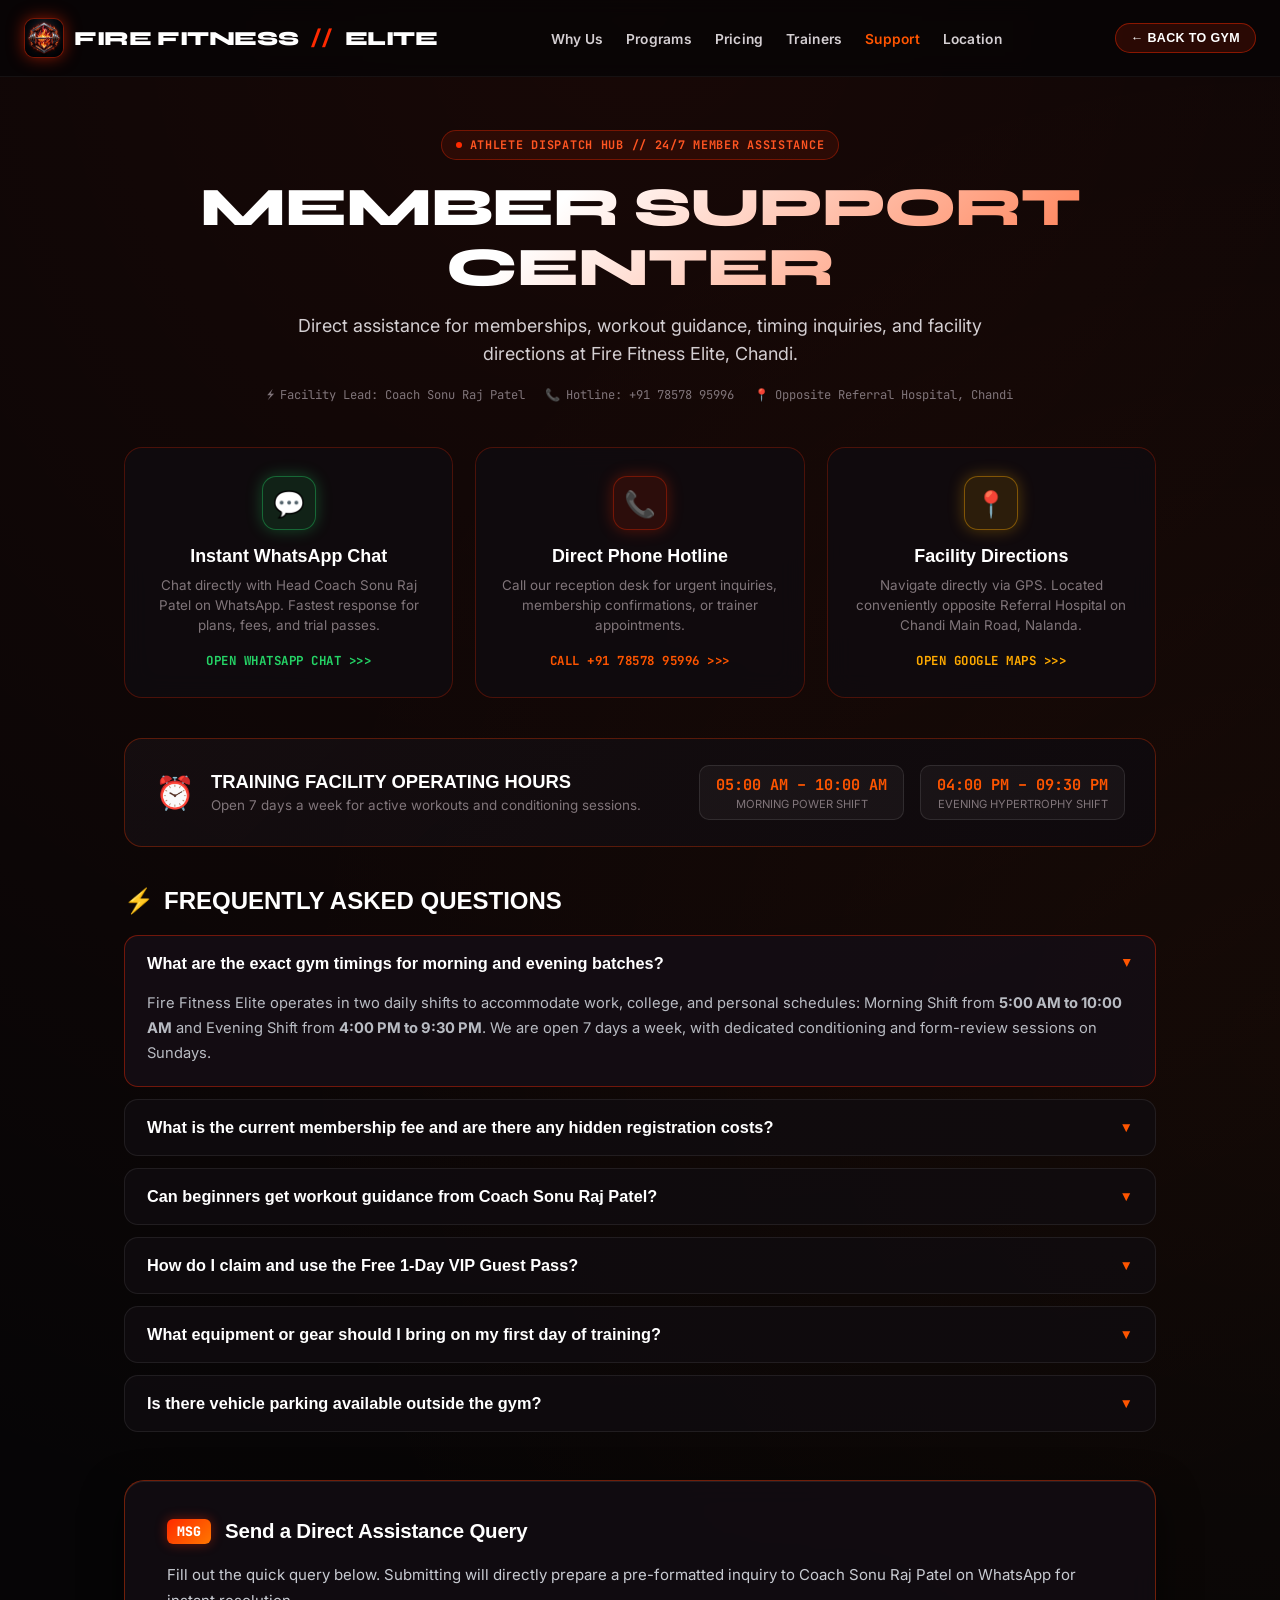
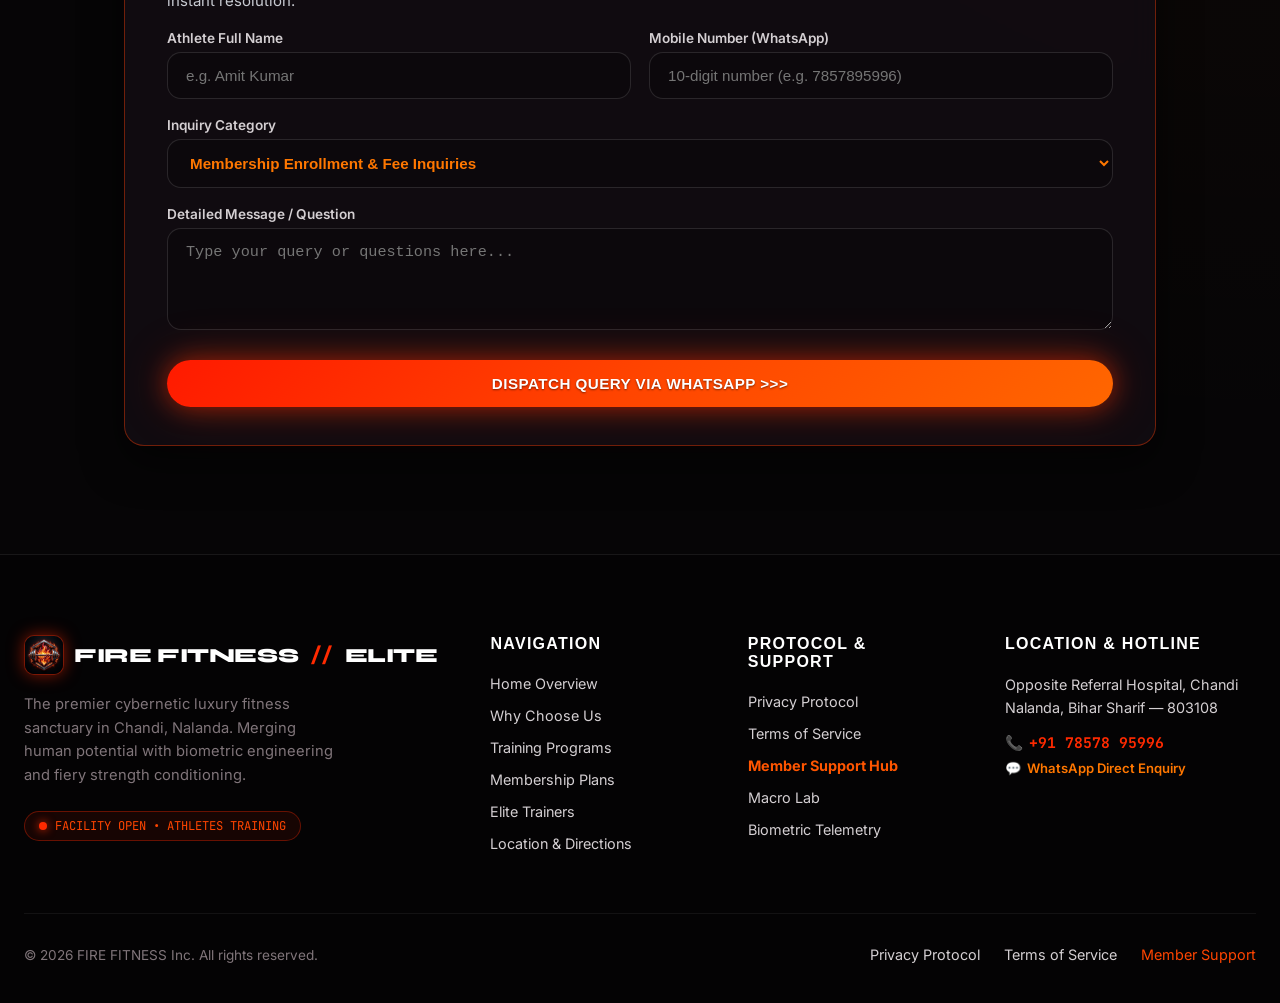
==== support.html @ ef56baca "Create dedicated Privacy Protocol, Terms of Service, and Member Support pages with cohesive cybernet" ====
<!DOCTYPE html>
<html lang="en">
<head>
  <meta charset="UTF-8">
  <meta name="viewport" content="width=device-width, initial-scale=1.0">
  <title>Member Support Center // FIRE FITNESS ELITE — Chandi, Nalanda</title>
  <meta name="description" content="Fire Fitness Elite Member Support Hub. Contact Coach Sonu Raj Patel via WhatsApp, check gym timings, explore FAQs, or submit assistance queries in Chandi, Nalanda.">

  <!-- Favicon -->
  <link rel="icon" type="image/png" href="assets/images/fire_fitness_logo.png">

  <!-- Google Fonts Preconnect & Stylesheets -->
  <link rel="preconnect" href="https://fonts.googleapis.com">
  <link rel="preconnect" href="https://fonts.gstatic.com" crossorigin>
  <link href="https://fonts.googleapis.com/css2?family=Inter:wght@300;400;500;600;700&family=Space+Grotesk:wght@400;500;600;700&family=Syne:wght@700;800;900&family=JetBrains+Mono:wght@400;500;700&display=swap" rel="stylesheet">

  <!-- Master Stylesheet -->
  <link rel="stylesheet" href="styles.css">
</head>
<body>
  <!-- Cybernetic Grid & Ambient Glows -->
  <div class="cyber-grid-overlay" aria-hidden="true"></div>
  <div class="glow-orb glow-orb-1" aria-hidden="true"></div>
  <div class="glow-orb glow-orb-2" aria-hidden="true"></div>

  <!-- Header Navigation -->
  <header class="site-header">
    <div class="container nav-wrap">
      <a href="index.html" class="brand-logo" id="nav-brand-link">
        <div class="brand-logo-icon">
          <img src="assets/images/fire_fitness_logo.png" alt="Fire Fitness Official Logo" class="brand-logo-img">
        </div>
        <span>FIRE FITNESS<span class="text-lime font-mono"> // </span>ELITE</span>
      </a>

      <nav>
        <ul class="nav-links">
          <li><a href="index.html#why-us" class="nav-link">Why Us</a></li>
          <li><a href="index.html#programs" class="nav-link">Programs</a></li>
          <li><a href="index.html#pricing" class="nav-link">Pricing</a></li>
          <li><a href="index.html#trainers" class="nav-link">Trainers</a></li>
          <li><a href="support.html" class="nav-link active" style="color: #ff5500;">Support</a></li>
          <li><a href="index.html#location" class="nav-link">Location</a></li>
        </ul>
      </nav>

      <div class="nav-actions">
        <a href="index.html" class="btn-back-gym">
          ← BACK TO GYM
        </a>
      </div>
    </div>
  </header>

  <!-- Main Support Container -->
  <main class="legal-page-wrap">
    <div class="legal-hero">
      <div class="legal-badge">
        <span class="sfx-pulse-dot"></span>
        ATHLETE DISPATCH HUB // 24/7 MEMBER ASSISTANCE
      </div>
      <h1 class="legal-title">MEMBER SUPPORT CENTER</h1>
      <p class="legal-subtitle">
        Direct assistance for memberships, workout guidance, timing inquiries, and facility directions at Fire Fitness Elite, Chandi.
      </p>
      <div class="legal-meta-bar">
        <span class="legal-meta-item"><span>⚡</span> Facility Lead: Coach Sonu Raj Patel</span>
        <span class="legal-meta-item"><span>📞</span> Hotline: +91 78578 95996</span>
        <span class="legal-meta-item"><span>📍</span> Opposite Referral Hospital, Chandi</span>
      </div>
    </div>

    <!-- Quick Dispatch Grid (3 Action Cards) -->
    <div class="support-dispatch-grid">
      <!-- Card 1: WhatsApp Support -->
      <a href="https://wa.me/917857895996?text=Hi%20Coach%20Sonu%2C%20I%20need%20member%20support%20regarding%20Fire%20Fitness%20Elite" target="_blank" rel="noopener noreferrer" class="support-dispatch-card">
        <div class="support-icon-badge" style="background: rgba(37, 211, 102, 0.12); border-color: rgba(37, 211, 102, 0.4); box-shadow: 0 0 16px rgba(37, 211, 102, 0.3);">
          💬
        </div>
        <h3 class="support-card-title">Instant WhatsApp Chat</h3>
        <p class="support-card-desc">
          Chat directly with Head Coach Sonu Raj Patel on WhatsApp. Fastest response for plans, fees, and trial passes.
        </p>
        <span class="support-card-action" style="color: #25d366;">
          Open WhatsApp Chat &gt;&gt;&gt;
        </span>
      </a>

      <!-- Card 2: Phone Hotline -->
      <a href="tel:+917857895996" class="support-dispatch-card">
        <div class="support-icon-badge">
          📞
        </div>
        <h3 class="support-card-title">Direct Phone Hotline</h3>
        <p class="support-card-desc">
          Call our reception desk for urgent inquiries, membership confirmations, or trainer appointments.
        </p>
        <span class="support-card-action">
          Call +91 78578 95996 &gt;&gt;&gt;
        </span>
      </a>

      <!-- Card 3: Google Maps Navigation -->
      <a href="https://maps.google.com/?q=Opposite+Referral+Hospital,+Chandi,+Nalanda,+Bihar+803108" target="_blank" rel="noopener noreferrer" class="support-dispatch-card">
        <div class="support-icon-badge" style="background: rgba(255, 170, 0, 0.12); border-color: rgba(255, 170, 0, 0.4); box-shadow: 0 0 16px rgba(255, 170, 0, 0.3);">
          📍
        </div>
        <h3 class="support-card-title">Facility Directions</h3>
        <p class="support-card-desc">
          Navigate directly via GPS. Located conveniently opposite Referral Hospital on Chandi Main Road, Nalanda.
        </p>
        <span class="support-card-action" style="color: #ffaa00;">
          Open Google Maps &gt;&gt;&gt;
        </span>
      </a>
    </div>

    <!-- Facility Operating Hours Banner -->
    <div class="hours-banner">
      <div class="hours-info-left">
        <div class="hours-icon">⏰</div>
        <div>
          <h3 class="hours-title">TRAINING FACILITY OPERATING HOURS</h3>
          <p class="hours-subtitle">Open 7 days a week for active workouts and conditioning sessions.</p>
        </div>
      </div>
      <div class="hours-slots">
        <div class="hours-slot-item">
          <div class="hours-slot-time">05:00 AM – 10:00 AM</div>
          <div class="hours-slot-label">Morning Power Shift</div>
        </div>
        <div class="hours-slot-item">
          <div class="hours-slot-time">04:00 PM – 09:30 PM</div>
          <div class="hours-slot-label">Evening Hypertrophy Shift</div>
        </div>
      </div>
    </div>

    <!-- Interactive FAQ Section -->
    <section class="faq-wrap">
      <h2 class="faq-section-title">
        <span>⚡</span> FREQUENTLY ASKED QUESTIONS
      </h2>
      <div class="faq-list" id="faq-accordion-list">
        <!-- FAQ 1 -->
        <div class="faq-item is-active">
          <button class="faq-trigger" aria-expanded="true">
            <span>What are the exact gym timings for morning and evening batches?</span>
            <span class="faq-chevron">▲</span>
          </button>
          <div class="faq-content">
            Fire Fitness Elite operates in two daily shifts to accommodate work, college, and personal schedules: Morning Shift from <strong>5:00 AM to 10:00 AM</strong> and Evening Shift from <strong>4:00 PM to 9:30 PM</strong>. We are open 7 days a week, with dedicated conditioning and form-review sessions on Sundays.
          </div>
        </div>

        <!-- FAQ 2 -->
        <div class="faq-item">
          <button class="faq-trigger" aria-expanded="false">
            <span>What is the current membership fee and are there any hidden registration costs?</span>
            <span class="faq-chevron">▼</span>
          </button>
          <div class="faq-content">
            Our membership pricing is 100% transparent: <strong>₹500 for 1 Month</strong> and <strong>₹1,400 for 3 Months</strong> (saving ₹100). There are strictly zero hidden admission charges, zero annual maintenance fees, and zero equipment usage surcharges.
          </div>
        </div>

        <!-- FAQ 3 -->
        <div class="faq-item">
          <button class="faq-trigger" aria-expanded="false">
            <span>Can beginners get workout guidance from Coach Sonu Raj Patel?</span>
            <span class="faq-chevron">▼</span>
          </button>
          <div class="faq-content">
            Absolutely! Whether you are picking up a barbell for the very first time or looking to break strength plateaus, Head Coach Sonu Raj Patel provides personal form guidance, posture corrections, warm-up protocols, and dietary macro recommendations for every enrolled member.
          </div>
        </div>

        <!-- FAQ 4 -->
        <div class="faq-item">
          <button class="faq-trigger" aria-expanded="false">
            <span>How do I claim and use the Free 1-Day VIP Guest Pass?</span>
            <span class="faq-chevron">▼</span>
          </button>
          <div class="faq-content">
            Simply click on <strong>CLAIM VIP PASS</strong> on our homepage, enter your name and 10-digit mobile number. When you visit the gym in Chandi, show your confirmation message at the front desk for complimentary full-facility access, including all strength machines, dumbbells, and cardio equipment.
          </div>
        </div>

        <!-- FAQ 5 -->
        <div class="faq-item">
          <button class="faq-trigger" aria-expanded="false">
            <span>What equipment or gear should I bring on my first day of training?</span>
            <span class="faq-chevron">▼</span>
          </button>
          <div class="faq-content">
            Please bring: 1) A clean pair of indoor training sneakers (street footwear with dirt/mud is not allowed on the rubber floor), 2) A workout sweat towel to wipe down equipment, 3) A personal water bottle, and 4) Comfortable athletic gym wear (t-shirt and track pants or shorts).
          </div>
        </div>

        <!-- FAQ 6 -->
        <div class="faq-item">
          <button class="faq-trigger" aria-expanded="false">
            <span>Is there vehicle parking available outside the gym?</span>
            <span class="faq-chevron">▼</span>
          </button>
          <div class="faq-content">
            Yes! We have dedicated, spacious parking directly in front of the building opposite Referral Hospital on Chandi Main Road. The parking zone is covered by 24/7 high-definition security CCTV cameras for the safety of your motorcycle, scooter, or car.
          </div>
        </div>
      </div>
    </section>

    <!-- Support Query Dispatch Form -->
    <section class="legal-card" style="background: rgba(18, 13, 18, 0.9); border-color: rgba(255, 60, 0, 0.4);">
      <div class="legal-clause-header">
        <span class="clause-number">MSG</span>
        <h2 class="clause-title">Send a Direct Assistance Query</h2>
      </div>
      <p class="legal-text">
        Fill out the quick query below. Submitting will directly prepare a pre-formatted inquiry to Coach Sonu Raj Patel on WhatsApp for instant resolution.
      </p>

      <form id="support-query-form">
        <div class="support-form-grid">
          <div class="modal-form-group">
            <label class="modal-form-label" for="support-name">Athlete Full Name</label>
            <input type="text" id="support-name" class="modal-form-input" placeholder="e.g. Amit Kumar" required>
          </div>

          <div class="modal-form-group">
            <label class="modal-form-label" for="support-phone">Mobile Number (WhatsApp)</label>
            <input type="tel" id="support-phone" class="modal-form-input" placeholder="10-digit number (e.g. 7857895996)" maxlength="10" minlength="10" pattern="[0-9]{10}" required>
          </div>
        </div>

        <div class="modal-form-group">
          <label class="modal-form-label" for="support-category">Inquiry Category</label>
          <select id="support-category" class="modal-form-input" style="cursor: pointer; color: #ff7700; font-weight: 700;">
            <option value="Membership & Fee Inquiries">Membership Enrollment &amp; Fee Inquiries</option>
            <option value="Personal Training Guidance">Personal Training &amp; Workout Guidance</option>
            <option value="Timings & Batch Details">Gym Timings &amp; Batch Availability</option>
            <option value="Facility Feedback & Equipment">Facility Feedback &amp; Equipment Query</option>
            <option value="VIP Guest Pass Assistance">VIP Guest Pass Assistance</option>
          </select>
        </div>

        <div class="modal-form-group">
          <label class="modal-form-label" for="support-message">Detailed Message / Question</label>
          <textarea id="support-message" class="modal-form-input" rows="4" placeholder="Type your query or questions here..." style="resize: vertical;" required></textarea>
        </div>

        <button type="submit" class="btn-neon" style="width: 100%; padding: 15px; margin-top: 8px;">
          DISPATCH QUERY VIA WHATSAPP &gt;&gt;&gt;
        </button>
      </form>
    </section>
  </main>

  <!-- Site Footer -->
  <footer class="site-footer">
    <div class="container">
      <div class="footer-grid">
        <div>
          <a href="index.html" class="brand-logo" style="margin-bottom: 16px;">
            <div class="brand-logo-icon">
              <img src="assets/images/fire_fitness_logo.png" alt="Fire Fitness Official Logo" class="brand-logo-img">
            </div>
            <span>FIRE FITNESS<span class="text-lime font-mono"> // </span>ELITE</span>
          </a>
          <p class="footer-brand-desc">
            The premier cybernetic luxury fitness sanctuary in Chandi, Nalanda. Merging human potential with biometric engineering and fiery strength conditioning.
          </p>
          <div class="footer-live-status">
            <span class="active-pulse-dot"></span>
            <span>FACILITY OPEN • ATHLETES TRAINING</span>
          </div>
        </div>

        <div>
          <h4 class="footer-heading">NAVIGATION</h4>
          <ul class="footer-links-list">
            <li><a href="index.html#hero" class="footer-link">Home Overview</a></li>
            <li><a href="index.html#why-us" class="footer-link">Why Choose Us</a></li>
            <li><a href="index.html#programs" class="footer-link">Training Programs</a></li>
            <li><a href="index.html#pricing" class="footer-link">Membership Plans</a></li>
            <li><a href="index.html#trainers" class="footer-link">Elite Trainers</a></li>
            <li><a href="index.html#location" class="footer-link">Location &amp; Directions</a></li>
          </ul>
        </div>

        <div>
          <h4 class="footer-heading">PROTOCOL &amp; SUPPORT</h4>
          <ul class="footer-links-list">
            <li><a href="privacy.html" class="footer-link">Privacy Protocol</a></li>
            <li><a href="terms.html" class="footer-link">Terms of Service</a></li>
            <li><a href="support.html" class="footer-link" style="color: #ff5500; font-weight: 700;">Member Support Hub</a></li>
            <li><a href="index.html#calculator" class="footer-link">Macro Lab</a></li>
            <li><a href="index.html#biometrics" class="footer-link">Biometric Telemetry</a></li>
          </ul>
        </div>

        <div>
          <h4 class="footer-heading">LOCATION &amp; HOTLINE</h4>
          <p style="font-size: 0.9rem; color: #d4cfd2; line-height: 1.6; margin-bottom: 14px;">
            Opposite Referral Hospital, Chandi<br>
            Nalanda, Bihar Sharif — 803108
          </p>
          <p style="font-family: var(--font-mono); font-size: 0.92rem; margin-bottom: 8px;">
            <a href="tel:+917857895996" style="color: #ff2a00; text-decoration: none; font-weight: 700; display: inline-flex; align-items: center; gap: 6px;">
              <span>📞</span> +91 78578 95996
            </a>
          </p>
          <p style="font-size: 0.82rem;">
            <a href="https://wa.me/917857895996?text=Hi%20Fire%20Fitness%2C%20I%20have%20a%20support%20request" target="_blank" rel="noopener noreferrer" style="color: #ff7700; text-decoration: none; display: inline-flex; align-items: center; gap: 6px; font-weight: 600;">
              <span>💬</span> WhatsApp Direct Enquiry
            </a>
          </p>
        </div>
      </div>

      <div class="footer-bottom-bar">
        <div>
          &copy; 2026 FIRE FITNESS Inc. All rights reserved.
        </div>
        <div style="display: flex; gap: 24px;">
          <a href="privacy.html" class="footer-link">Privacy Protocol</a>
          <a href="terms.html" class="footer-link">Terms of Service</a>
          <a href="support.html" class="footer-link" style="color: #ff4500;">Member Support</a>
        </div>
      </div>
    </div>
  </footer>

  <!-- Vanilla JavaScript for FAQ Accordion & Form Dispatch -->
  <script>
    document.addEventListener('DOMContentLoaded', () => {
      // FAQ Accordion Toggle
      const faqItems = document.querySelectorAll('.faq-item');
      faqItems.forEach(item => {
        const trigger = item.querySelector('.faq-trigger');
        const chevron = item.querySelector('.faq-chevron');
        trigger.addEventListener('click', () => {
          const isActive = item.classList.contains('is-active');
          // Close all other items
          faqItems.forEach(other => {
            other.classList.remove('is-active');
            const otherTrigger = other.querySelector('.faq-trigger');
            const otherChevron = other.querySelector('.faq-chevron');
            if (otherTrigger) otherTrigger.setAttribute('aria-expanded', 'false');
            if (otherChevron) otherChevron.textContent = '▼';
          });

          if (!isActive) {
            item.classList.add('is-active');
            trigger.setAttribute('aria-expanded', 'true');
            if (chevron) chevron.textContent = '▲';
          }
        });
      });

      // Support Query Form Handler
      const supportForm = document.getElementById('support-query-form');
      if (supportForm) {
        supportForm.addEventListener('submit', (e) => {
          e.preventDefault();
          const name = document.getElementById('support-name').value.trim();
          const phone = document.getElementById('support-phone').value.trim();
          const category = document.getElementById('support-category').value;
          const message = document.getElementById('support-message').value.trim();

          const formattedText = `*FIRE FITNESS MEMBER SUPPORT QUERY*%0A` +
            `👤 *Athlete:* ${encodeURIComponent(name)}%0A` +
            `📱 *Phone:* ${encodeURIComponent(phone)}%0A` +
            `🏷️ *Category:* ${encodeURIComponent(category)}%0A` +
            `💬 *Message:* ${encodeURIComponent(message)}`;

          const whatsappUrl = `https://wa.me/917857895996?text=${formattedText}`;
          window.open(whatsappUrl, '_blank');
        });
      }
    });
  </script>
</body>
</html>
---- styles.css ----
/* ==========================================================================
   FIRE FITNESS // CYBERFIT - ULTRA-FUTURISTIC BLAZING CRIMSON DESIGN SYSTEM
   Theme: Deep Obsidian Black (#060506), Magma Charcoal (#0e0c0e), 
          Electric Fire Red (#ff1a1a / #ff2a00), Molten Orange (#ff6600 / #ff8800), Solar Gold (#ffaa00)
   ========================================================================== */

:root {
  --bg-deep: #060506;
  --bg-surface: #0e0c0e;
  --bg-card: rgba(18, 14, 16, 0.75);
  --bg-card-hover: rgba(28, 20, 24, 0.88);
  --bg-glass: rgba(255, 255, 255, 0.03);
  
  /* Fire Red & Molten Flame Accents */
  --fire-red: #ff1e00;
  --fire-red-bright: #ff3b14;
  --fire-crimson: #ff003c;
  --fire-orange: #ff6600;
  --fire-gold: #ffaa00;

  /* Aliased to keep complete markup compatibility with ultra-fiery energy */
  --neon-lime: #ff2a00;
  --neon-lime-bright: #ff4d1a;
  --neon-lime-dim: rgba(255, 42, 0, 0.14);
  --neon-lime-glow: rgba(255, 42, 0, 0.45);
  --neon-lime-intense: rgba(255, 42, 0, 0.75);
  
  --neon-cyan: #ff7700;
  --neon-cyan-glow: rgba(255, 119, 0, 0.45);

  --text-white: #ffffff;
  --text-silver: #d4cfd2;
  --text-muted: #80757a;
  --text-dark: #060506;

  --border-subtle: rgba(255, 255, 255, 0.08);
  --border-lime: rgba(255, 42, 0, 0.35);
  --border-lime-active: #ff2a00;

  --font-display: 'Syne', sans-serif;
  --font-heading: 'Outfit', sans-serif;
  --font-body: 'Inter', sans-serif;
  --font-mono: 'JetBrains Mono', 'Space Grotesk', monospace;

  --radius-sm: 8px;
  --radius-md: 14px;
  --radius-lg: 22px;
  --radius-xl: 32px;
  --radius-full: 9999px;

  --shadow-neon: 0 0 25px var(--neon-lime-glow), 0 0 50px rgba(255, 69, 0, 0.2);
  --shadow-card: 0 10px 40px -10px rgba(0, 0, 0, 0.8), inset 0 1px 0 rgba(255, 255, 255, 0.1);
  --transition-smooth: all 0.35s cubic-bezier(0.16, 1, 0.3, 1);
}

/* Base Reset & Smooth Scroll */
*, *::before, *::after {
  box-sizing: border-box;
  margin: 0;
  padding: 0;
}

html {
  /* Native responsive scrolling - eliminates slow, sluggish mouse wheel lag */
  color-scheme: dark;
  background-color: var(--bg-deep);
  font-family: var(--font-body);
  color: var(--text-silver);
  overflow-x: hidden;
}

body {
  background-color: var(--bg-deep);
  background-image: 
    radial-gradient(circle at 50% 0%, rgba(255, 42, 0, 0.07) 0%, transparent 60%),
    radial-gradient(circle at 100% 40%, rgba(255, 102, 0, 0.04) 0%, transparent 50%),
    linear-gradient(to bottom, transparent, rgba(6, 5, 6, 0.85));
  min-height: 100vh;
  overflow-x: hidden;
  position: relative;
  -webkit-font-smoothing: antialiased;
}

/* Custom Fiery Scrollbar */
::-webkit-scrollbar {
  width: 8px;
}
::-webkit-scrollbar-track {
  background: var(--bg-deep);
}
::-webkit-scrollbar-thumb {
  background: #25181a;
  border-radius: 4px;
  border: 1px solid var(--border-subtle);
}
::-webkit-scrollbar-thumb:hover {
  background: linear-gradient(to bottom, #ff1a1a, #ff6600);
  box-shadow: 0 0 12px #ff2a00;
}

/* Selection */
::selection {
  background: #ff2a00;
  color: #fff;
}

/* Utilities */
.container {
  width: 100%;
  max-width: 1380px;
  margin-left: auto;
  margin-right: auto;
  padding-left: 24px;
  padding-right: 24px;
}

.text-lime {
  color: var(--neon-lime);
}
.text-cyan {
  color: var(--neon-cyan);
}
.text-white {
  color: var(--text-white);
}
.text-muted {
  color: var(--text-muted);
}
.font-mono {
  font-family: var(--font-mono);
}

.glow-lime {
  text-shadow: 0 0 18px var(--neon-lime-glow);
}
.border-glow {
  box-shadow: 0 0 20px var(--neon-lime-glow);
}

/* Backdrop Blur & Glassmorphism */
.glass-panel {
  background: var(--bg-card);
  backdrop-filter: blur(8px);
  -webkit-backdrop-filter: blur(8px);
  border: 1px solid var(--border-subtle);
  border-radius: var(--radius-lg);
  box-shadow: var(--shadow-card);
  position: relative;
  overflow: hidden;
  transition: var(--transition-smooth);
}

.glass-panel::before {
  content: '';
  position: absolute;
  top: 0;
  left: 0;
  right: 0;
  height: 1px;
  background: linear-gradient(90deg, transparent, rgba(255, 60, 0, 0.3), transparent);
  pointer-events: none;
}

/* ==========================================================================
   HEADER & NAVIGATION
   ========================================================================== */
.site-header {
  position: fixed;
  top: 0;
  left: 0;
  right: 0;
  z-index: 1000;
  padding: 18px 0;
  transition: all 0.3s ease;
  backdrop-filter: blur(8px);
  -webkit-backdrop-filter: blur(8px);
  background: rgba(6, 5, 6, 0.75);
  border-bottom: 1px solid rgba(255, 255, 255, 0.05);
}

.site-header.scrolled {
  padding: 12px 0;
  background: rgba(6, 5, 6, 0.94);
  border-bottom: 1px solid var(--border-lime);
  box-shadow: 0 4px 25px rgba(0, 0, 0, 0.8);
}

.nav-wrap {
  display: flex;
  align-items: center;
  justify-content: space-between;
}

.brand-logo {
  display: flex;
  align-items: center;
  gap: 10px;
  text-decoration: none;
  color: var(--text-white);
  font-family: var(--font-display);
  font-size: 1.25rem;
  font-weight: 800;
  letter-spacing: -0.02em;
  white-space: nowrap;
  flex-shrink: 0;
}

.brand-logo-icon {
  display: inline-flex;
  align-items: center;
  justify-content: center;
  width: 40px;
  height: 40px;
  border-radius: 10px;
  overflow: hidden;
  background: #0d0709;
  border: 1.5px solid rgba(255, 42, 0, 0.45);
  box-shadow: 0 0 16px rgba(255, 42, 0, 0.5), inset 0 1px 0 rgba(255, 255, 255, 0.15);
  transition: transform 0.3s cubic-bezier(0.34, 1.56, 0.64, 1), border-color 0.3s ease, box-shadow 0.3s ease;
  flex-shrink: 0;
}

.brand-logo:hover .brand-logo-icon {
  transform: scale(1.08);
  border-color: #ff2a00;
  box-shadow: 0 0 24px rgba(255, 70, 0, 0.85);
}

.brand-logo-img {
  width: 100%;
  height: 100%;
  object-fit: cover;
  display: block;
}

/* Mobile Navigation Backdrop Overlay (Dismisses on empty space click) */
.mobile-nav-backdrop {
  position: fixed;
  top: 0;
  left: 0;
  width: 100%;
  height: 100vh;
  background: rgba(4, 3, 4, 0.75);
  backdrop-filter: blur(4px);
  -webkit-backdrop-filter: blur(4px);
  z-index: 998;
  opacity: 0;
  visibility: hidden;
  transition: opacity 0.3s ease, visibility 0.3s ease;
  pointer-events: none;
}

.mobile-nav-backdrop.is-active {
  opacity: 1;
  visibility: visible;
  pointer-events: auto;
}

.nav-links {
  display: flex;
  align-items: center;
  gap: clamp(11px, 1.3vw, 22px);
  list-style: none;
}

.nav-link {
  color: var(--text-silver);
  text-decoration: none;
  font-size: 0.86rem;
  font-weight: 600;
  letter-spacing: 0.02em;
  white-space: nowrap;
  transition: var(--transition-smooth);
  position: relative;
  padding: 6px 3px;
}

.nav-link::after {
  content: '';
  position: absolute;
  bottom: 0;
  left: 0;
  width: 0;
  height: 2px;
  background: linear-gradient(90deg, #ff2a00, #ff7700);
  transition: width 0.3s ease;
  box-shadow: 0 0 8px #ff2a00;
}

.nav-link:hover {
  color: #ff4500;
}

.nav-link:hover::after {
  width: 100%;
}

/* Hide mobile-only direct items on desktop */
.mobile-only-item {
  display: none;
}

/* Desktop Dropdown for Specialized Labs */
.nav-item-dropdown {
  position: relative;
  display: flex;
  align-items: center;
}

.nav-dropdown-trigger {
  display: inline-flex;
  align-items: center;
  gap: 5px;
  cursor: pointer;
}

.dropdown-chevron {
  font-size: 0.65rem;
  color: #ff5500;
  transition: transform 0.25s ease;
}

.nav-item-dropdown:hover .dropdown-chevron {
  transform: rotate(180deg);
}

.nav-dropdown-menu {
  position: absolute;
  top: calc(100% + 12px);
  left: 50%;
  transform: translateX(-50%) translateY(8px);
  background: rgba(14, 11, 13, 0.97);
  backdrop-filter: blur(14px);
  -webkit-backdrop-filter: blur(14px);
  border: 1px solid var(--border-lime);
  border-radius: 14px;
  padding: 8px;
  min-width: 225px;
  box-shadow: 0 15px 35px rgba(0, 0, 0, 0.9), 0 0 25px rgba(255, 42, 0, 0.25);
  display: flex;
  flex-direction: column;
  gap: 4px;
  opacity: 0;
  visibility: hidden;
  pointer-events: none;
  transition: all 0.22s cubic-bezier(0.16, 1, 0.3, 1);
  z-index: 1010;
}

.nav-dropdown-menu::before {
  content: '';
  position: absolute;
  top: -6px;
  left: 50%;
  transform: translateX(-50%) rotate(45deg);
  width: 12px;
  height: 12px;
  background: rgba(14, 11, 13, 0.97);
  border-top: 1px solid var(--border-lime);
  border-left: 1px solid var(--border-lime);
}

.nav-item-dropdown:hover .nav-dropdown-menu {
  opacity: 1;
  visibility: visible;
  pointer-events: auto;
  transform: translateX(-50%) translateY(0);
}

.nav-dropdown-item {
  display: flex;
  align-items: center;
  gap: 12px;
  padding: 10px 14px;
  border-radius: 9px;
  text-decoration: none;
  transition: background 0.2s ease, transform 0.2s ease;
}

.nav-dropdown-item:hover {
  background: rgba(255, 42, 0, 0.14);
  transform: translateX(3px);
}

.dropdown-item-icon {
  font-size: 1.1rem;
  width: 32px;
  height: 32px;
  display: flex;
  align-items: center;
  justify-content: center;
  background: rgba(255, 42, 0, 0.15);
  border-radius: 8px;
  border: 1px solid rgba(255, 42, 0, 0.35);
  flex-shrink: 0;
}

.dropdown-item-text {
  display: flex;
  flex-direction: column;
}

.dropdown-item-title {
  color: var(--text-white);
  font-family: var(--font-heading);
  font-size: 0.88rem;
  font-weight: 700;
  line-height: 1.2;
}

.dropdown-item-desc {
  color: var(--text-muted);
  font-size: 0.68rem;
  margin-top: 2px;
}

.nav-actions {
  display: flex;
  align-items: center;
  gap: 12px;
  flex-shrink: 0;
}

.btn-neon.nav-cta {
  padding: 8px 18px;
  font-size: 0.84rem;
  font-weight: 700;
  letter-spacing: 0.03em;
  white-space: nowrap;
  box-shadow: 0 0 16px rgba(255, 42, 0, 0.45);
}

.btn-neon.nav-cta:hover {
  box-shadow: 0 0 24px rgba(255, 60, 0, 0.75);
}

/* Audio SFX Toggle Button */
.sfx-toggle {
  background: rgba(255, 255, 255, 0.05);
  border: 1px solid var(--border-subtle);
  color: var(--text-silver);
  padding: 7px 11px;
  border-radius: var(--radius-full);
  display: flex;
  align-items: center;
  gap: 6px;
  font-size: 0.72rem;
  font-family: var(--font-mono);
  cursor: pointer;
  white-space: nowrap;
  transition: var(--transition-smooth);
}

.sfx-toggle:hover, .sfx-toggle.active {
  background: var(--neon-lime-dim);
  border-color: var(--neon-lime);
  color: #ff5522;
  box-shadow: 0 0 14px var(--neon-lime-dim);
}

.sfx-pulse-dot {
  width: 6px;
  height: 6px;
  border-radius: 50%;
  background: #ff2a00;
  display: inline-block;
  animation: pulse-dot 1.5s infinite;
}

@keyframes pulse-dot {
  0%, 100% { opacity: 0.3; transform: scale(0.8); }
  50% { opacity: 1; transform: scale(1.4); }
}

/* Button - Neon Fire Magnetic */
.btn-neon {
  display: inline-flex;
  align-items: center;
  justify-content: center;
  gap: 10px;
  padding: 12px 24px;
  background: linear-gradient(135deg, #ff1a00 0%, #ff4500 50%, #ff6600 100%);
  color: #ffffff;
  font-family: var(--font-heading);
  font-size: 0.95rem;
  font-weight: 700;
  text-decoration: none;
  border-radius: var(--radius-full);
  border: none;
  cursor: pointer;
  position: relative;
  overflow: hidden;
  box-shadow: 0 0 25px rgba(255, 42, 0, 0.5), 0 0 50px rgba(255, 69, 0, 0.25);
  transition: var(--transition-smooth);
  letter-spacing: 0.03em;
  text-shadow: 0 1px 2px rgba(0, 0, 0, 0.5);
}

.btn-neon::before {
  content: '';
  position: absolute;
  top: -50%;
  left: -50%;
  width: 200%;
  height: 200%;
  background: radial-gradient(circle, rgba(255, 255, 255, 0.35) 0%, transparent 60%);
  opacity: 0;
  transform: scale(0.5);
  transition: transform 0.4s ease, opacity 0.4s ease;
  pointer-events: none;
}

.btn-neon:hover {
  background: linear-gradient(135deg, #ff2a00 0%, #ff5500 50%, #ff7700 100%);
  box-shadow: 0 0 35px rgba(255, 42, 0, 0.8), 0 0 65px rgba(255, 85, 0, 0.5);
  transform: translateY(-2px);
}

.btn-neon:hover::before {
  opacity: 1;
  transform: scale(1);
}

.btn-outline {
  display: inline-flex;
  align-items: center;
  justify-content: center;
  gap: 10px;
  padding: 12px 24px;
  background: rgba(255, 255, 255, 0.03);
  color: var(--text-white);
  font-family: var(--font-heading);
  font-size: 0.95rem;
  font-weight: 600;
  text-decoration: none;
  border-radius: var(--radius-full);
  border: 1px solid var(--border-subtle);
  cursor: pointer;
  transition: var(--transition-smooth);
}

.btn-outline:hover {
  background: rgba(255, 42, 0, 0.1);
  border-color: rgba(255, 42, 0, 0.4);
  color: #ff5522;
  transform: translateY(-2px);
}

/* Mobile Menu Toggle */
.mobile-toggle {
  display: none;
  background: transparent;
  border: none;
  color: var(--text-white);
  cursor: pointer;
  padding: 8px;
}

/* ==========================================================================
   HERO SECTION
   ========================================================================== */
.hero-section {
  position: relative;
  min-height: 100vh;
  display: flex;
  flex-direction: column;
  justify-content: center;
  padding-top: 100px;
  padding-bottom: 60px;
  overflow: hidden;
}

.hero-bg-overlay {
  position: absolute;
  top: 0;
  left: 0;
  width: 100%;
  height: 100%;
  background-image: 
    linear-gradient(to bottom, rgba(6, 5, 6, 0.65) 0%, rgba(6, 5, 6, 0.88) 70%, var(--bg-deep) 100%),
    url('assets/images/hero_bg.jpg');
  background-size: cover;
  background-position: center;
  opacity: 0.35;
  z-index: -2;
  filter: saturate(1.2);
}

.cyber-grid-floor {
  position: absolute;
  bottom: 0;
  left: 0;
  width: 100%;
  height: 350px;
  background-image: 
    linear-gradient(to right, rgba(255, 42, 0, 0.08) 1px, transparent 1px),
    linear-gradient(to bottom, rgba(255, 42, 0, 0.08) 1px, transparent 1px);
  background-size: 50px 50px;
  transform: perspective(600px) rotateX(65deg);
  transform-origin: bottom center;
  mask-image: linear-gradient(to top, rgba(0,0,0,1) 0%, transparent 100%);
  -webkit-mask-image: linear-gradient(to top, rgba(0,0,0,1) 0%, transparent 100%);
  z-index: -1;
  pointer-events: none;
}

.hero-content-grid {
  display: grid;
  grid-template-columns: 1fr 1.15fr;
  align-items: center;
  gap: 40px;
  position: relative;
  z-index: 10;
}

.hero-badge-live {
  display: inline-flex;
  align-items: center;
  gap: 8px;
  background: rgba(255, 42, 0, 0.1);
  border: 1px solid var(--border-lime);
  padding: 6px 14px;
  border-radius: var(--radius-full);
  color: #ff4500;
  font-family: var(--font-mono);
  font-size: 0.78rem;
  letter-spacing: 0.06em;
  margin-bottom: 24px;
  box-shadow: 0 0 16px rgba(255, 42, 0, 0.2);
}

.hero-headline {
  font-family: var(--font-display);
  font-size: clamp(2.8rem, 5.5vw, 5.2rem);
  font-weight: 800;
  line-height: 1.05;
  letter-spacing: -0.03em;
  color: var(--text-white);
  margin-bottom: 24px;
}

.hero-headline .split-word {
  display: inline-block;
  overflow: hidden;
  vertical-align: bottom;
}

.hero-headline .neon-highlight {
  color: #ff2a00;
  background: linear-gradient(135deg, #ff1a00 0%, #ff5500 50%, #ffaa00 100%);
  -webkit-background-clip: text;
  -webkit-text-fill-color: transparent;
  filter: drop-shadow(0 0 30px rgba(255, 42, 0, 0.6));
  position: relative;
}

.hero-subtext {
  font-size: 1.1rem;
  line-height: 1.65;
  color: var(--text-silver);
  max-width: 520px;
  margin-bottom: 36px;
}

.hero-cta-group {
  display: flex;
  align-items: center;
  flex-wrap: wrap;
  gap: 18px;
  margin-bottom: 44px;
}

.btn-hero-cta {
  padding: 16px 36px;
  font-size: 1.05rem;
  letter-spacing: 0.04em;
  font-weight: 800;
}

.btn-hero-cta .arrow-icon {
  display: inline-block;
  transition: transform 0.3s cubic-bezier(0.34, 1.56, 0.64, 1);
}

.btn-hero-cta:hover .arrow-icon {
  transform: translateX(6px);
}

/* Social Proof Avatars */
.hero-social-proof {
  display: flex;
  align-items: center;
  gap: 16px;
}

.avatar-stack {
  display: flex;
  align-items: center;
}

.avatar-stack img {
  width: 44px;
  height: 44px;
  border-radius: 50%;
  border: 2px solid var(--bg-deep);
  margin-left: -12px;
  object-fit: cover;
  box-shadow: 0 4px 10px rgba(0,0,0,0.5);
  transition: transform 0.2s ease;
}

.avatar-stack img:first-child {
  margin-left: 0;
}

.avatar-stack img:hover {
  transform: translateY(-4px) scale(1.1);
  z-index: 5;
}

.avatar-metric {
  display: flex;
  flex-direction: column;
}

.avatar-count {
  display: flex;
  align-items: center;
  gap: 6px;
  color: var(--text-white);
  font-family: var(--font-heading);
  font-weight: 700;
  font-size: 1.05rem;
}

.active-pulse-dot {
  width: 8px;
  height: 8px;
  border-radius: 50%;
  background: #ff2a00;
  box-shadow: 0 0 10px #ff2a00;
  animation: pulse-dot 1.4s infinite;
}

.avatar-label {
  font-size: 0.8rem;
  color: var(--text-muted);
}

/* ==========================================================================
   3D CANVAS & ORBITING HUD BADGES
   ========================================================================== */
.hero-3d-wrapper {
  position: relative;
  width: 100%;
  height: 580px;
  display: flex;
  align-items: center;
  justify-content: center;
}

#three-canvas-container {
  width: 100%;
  height: 100%;
  position: relative;
  cursor: grab;
  contain: layout paint;
}

#three-canvas-container:active {
  cursor: grabbing;
}

#three-canvas-container canvas {
  width: 100% !important;
  height: 100% !important;
  display: block;
  outline: none;
  touch-action: pan-y;
}

/* Desktop Orbiting Badges Grid Wrapper */
.hud-badges-grid {
  position: absolute;
  inset: 0;
  pointer-events: none;
  z-index: 15;
}

/* 3D Canvas Cyber Controls Overlay */
.canvas-cyber-controls {
  position: absolute;
  bottom: 16px;
  left: 50%;
  transform: translateX(-50%);
  display: flex;
  align-items: center;
  gap: 12px;
  background: rgba(14, 12, 14, 0.8);
  backdrop-filter: blur(6px);
  padding: 6px 16px;
  border-radius: var(--radius-full);
  border: 1px solid var(--border-subtle);
  z-index: 20;
}

.canvas-control-btn {
  background: transparent;
  border: none;
  color: var(--text-silver);
  font-family: var(--font-mono);
  font-size: 0.72rem;
  letter-spacing: 0.04em;
  cursor: pointer;
  display: flex;
  align-items: center;
  gap: 5px;
  transition: color 0.2s ease;
  padding: 4px 8px;
  border-radius: 4px;
}

.canvas-control-btn:hover, .canvas-control-btn.active {
  color: #ff3311;
  background: rgba(255, 42, 0, 0.12);
}

/* Orbiting Glassmorphism HUD Metric Badges */
.hud-badge {
  position: absolute;
  z-index: 15;
  background: rgba(18, 14, 16, 0.82);
  backdrop-filter: blur(6px);
  -webkit-backdrop-filter: blur(6px);
  border: 1px solid rgba(255, 255, 255, 0.12);
  border-radius: var(--radius-md);
  padding: 12px 18px;
  box-shadow: 0 10px 30px rgba(0, 0, 0, 0.7), inset 0 1px 0 rgba(255, 255, 255, 0.15);
  display: flex;
  align-items: center;
  gap: 12px;
  pointer-events: auto;
  transition: transform 0.3s ease, border-color 0.3s ease, box-shadow 0.3s ease;
  animation: float-badge 6s ease-in-out infinite;
}

.hud-badge:hover {
  border-color: #ff2a00;
  box-shadow: 0 10px 35px rgba(0,0,0,0.8), 0 0 24px rgba(255, 42, 0, 0.35);
  transform: translateY(-5px) scale(1.04) !important;
}

.hud-badge-1 {
  top: 12%;
  left: -2%;
  animation-delay: 0s;
}

.hud-badge-2 {
  top: 15%;
  right: -2%;
  animation-delay: 1.5s;
}

.hud-badge-3 {
  bottom: 22%;
  left: 2%;
  animation-delay: 3s;
}

.hud-badge-4 {
  bottom: 18%;
  right: 2%;
  animation-delay: 4.5s;
}

@keyframes float-badge {
  0%, 100% { transform: translateY(0px); }
  50% { transform: translateY(-10px); }
}

.hud-icon-box {
  width: 38px;
  height: 38px;
  border-radius: 10px;
  display: flex;
  align-items: center;
  justify-content: center;
  font-size: 1.1rem;
}

.hud-icon-lime {
  background: rgba(255, 42, 0, 0.15);
  color: #ff3311;
  border: 1px solid rgba(255, 42, 0, 0.35);
}

.hud-icon-cyan {
  background: rgba(255, 119, 0, 0.15);
  color: #ff7700;
  border: 1px solid rgba(255, 119, 0, 0.35);
}

.hud-icon-orange {
  background: rgba(255, 60, 0, 0.18);
  color: #ff4500;
  border: 1px solid rgba(255, 60, 0, 0.35);
}

.hud-icon-purple {
  background: rgba(255, 170, 0, 0.15);
  color: #ffaa00;
  border: 1px solid rgba(255, 170, 0, 0.35);
}

.hud-data {
  display: flex;
  flex-direction: column;
}

.hud-value {
  font-family: var(--font-heading);
  font-weight: 800;
  font-size: 1.15rem;
  color: var(--text-white);
  line-height: 1.1;
}

.hud-label {
  font-size: 0.72rem;
  color: var(--text-muted);
  text-transform: uppercase;
  letter-spacing: 0.05em;
  margin-top: 2px;
}

/* ==========================================================================
   FACILITY & EQUIPMENT MARQUEE TICKER
   ========================================================================== */
.sponsor-ticker-wrap {
  position: relative;
  width: 100%;
  padding: 24px 0 20px;
  margin-top: 24px;
  overflow: hidden;
  border-top: 1px solid rgba(255, 42, 0, 0.18);
  border-bottom: 1px solid rgba(255, 42, 0, 0.18);
  background: linear-gradient(180deg, rgba(14, 10, 12, 0.75) 0%, rgba(6, 5, 6, 0.95) 100%);
  -webkit-mask-image: linear-gradient(90deg, transparent 0%, #000 8%, #000 92%, transparent 100%);
  mask-image: linear-gradient(90deg, transparent 0%, #000 8%, #000 92%, transparent 100%);
}

.ticker-header-bar {
  text-align: center;
  margin-bottom: 14px;
}

.ticker-badge {
  display: inline-block;
  font-family: var(--font-mono);
  font-size: 0.72rem;
  font-weight: 800;
  letter-spacing: 0.15em;
  color: #ff5522;
  background: rgba(255, 42, 0, 0.08);
  border: 1px solid rgba(255, 42, 0, 0.28);
  padding: 4px 14px;
  border-radius: var(--radius-full);
  text-transform: uppercase;
  text-shadow: 0 0 10px rgba(255, 42, 0, 0.5);
}

.sponsor-ticker-track {
  display: flex;
  width: max-content;
  animation: marquee 32s linear infinite;
  will-change: transform;
}

.sponsor-ticker-track:hover {
  animation-play-state: paused;
}

@keyframes marquee {
  0% { transform: translate3d(0, 0, 0); }
  100% { transform: translate3d(-50%, 0, 0); }
}

.sponsor-item {
  display: flex;
  align-items: center;
  gap: 12px;
  padding: 0 36px;
  font-family: var(--font-heading);
  font-size: 1.05rem;
  font-weight: 800;
  letter-spacing: 0.08em;
  color: #a2969b;
  text-transform: uppercase;
  transition: color 0.25s ease, text-shadow 0.25s ease;
  user-select: none;
}

.sponsor-item .ticker-icon {
  font-size: 1rem;
  opacity: 0.85;
}

.sponsor-item:hover {
  color: #ffffff;
  text-shadow: 0 0 16px rgba(255, 69, 0, 0.8);
}

.sponsor-dot {
  width: 6px;
  height: 6px;
  border-radius: 50%;
  background: #ff2a00;
  box-shadow: 0 0 8px #ff2a00;
  margin-left: 12px;
}

/* ==========================================================================
   SECTION HEADER COMPONENT
   ========================================================================== */
.section-padding {
  padding: 110px 0;
  position: relative;
  content-visibility: auto;
  contain-intrinsic-size: 1px 700px;
}

.section-head {
  text-align: center;
  max-width: 720px;
  margin: 0 auto 64px;
}

.section-tag {
  display: inline-flex;
  align-items: center;
  gap: 8px;
  background: var(--neon-lime-dim);
  border: 1px solid var(--border-lime);
  color: #ff4500;
  padding: 5px 14px;
  border-radius: var(--radius-full);
  font-family: var(--font-mono);
  font-size: 0.75rem;
  font-weight: 700;
  letter-spacing: 0.08em;
  margin-bottom: 18px;
  text-transform: uppercase;
}

.section-title {
  font-family: var(--font-display);
  font-size: clamp(2.2rem, 4vw, 3.4rem);
  font-weight: 800;
  line-height: 1.1;
  letter-spacing: -0.02em;
  color: var(--text-white);
  margin-bottom: 18px;
}

.section-desc {
  font-size: 1.05rem;
  line-height: 1.6;
  color: var(--text-silver);
}

/* ==========================================================================
   BENTO GRID LAYOUT (WHY CHOOSE US)
   ========================================================================== */
.bento-grid {
  display: grid;
  grid-template-columns: repeat(12, 1fr);
  grid-auto-rows: minmax(180px, auto);
  gap: 24px;
}

.bento-card {
  position: relative;
  background: var(--bg-card);
  border: 1px solid var(--border-subtle);
  border-radius: var(--radius-xl);
  padding: 36px;
  backdrop-filter: blur(8px);
  -webkit-backdrop-filter: blur(8px);
  overflow: hidden;
  transition: transform 0.2s cubic-bezier(0.2, 0, 0.2, 1), border-color 0.3s ease, box-shadow 0.3s ease;
  transform-style: preserve-3d;
  perspective: 1000px;
}

.bento-card:hover {
  border-color: var(--border-lime);
  box-shadow: 0 16px 45px rgba(0, 0, 0, 0.8), 0 0 25px rgba(255, 42, 0, 0.2);
}

/* Interactive Glare overlay on hover */
.bento-glare {
  position: absolute;
  top: 0;
  left: 0;
  right: 0;
  bottom: 0;
  background: radial-gradient(circle 350px at var(--mouse-x, 50%) var(--mouse-y, 50%), rgba(255, 42, 0, 0.12), transparent 70%);
  opacity: 0;
  pointer-events: none;
  transition: opacity 0.3s ease;
  z-index: 1;
}

.bento-card:hover .bento-glare {
  opacity: 1;
}

.bento-card-1 {
  grid-column: span 7;
  grid-row: span 2;
  display: flex;
  flex-direction: column;
  justify-content: space-between;
}

.bento-card-2 {
  grid-column: span 5;
  grid-row: span 2;
}

.bento-card-3 {
  grid-column: span 6;
  grid-row: span 1;
}

.bento-card-4 {
  grid-column: span 6;
  grid-row: span 1;
}

.bento-content {
  position: relative;
  z-index: 2;
}

.bento-icon-badge {
  width: 46px;
  height: 46px;
  border-radius: 12px;
  background: rgba(255, 42, 0, 0.12);
  border: 1px solid var(--border-lime);
  color: #ff3311;
  display: flex;
  align-items: center;
  justify-content: center;
  margin-bottom: 20px;
  font-size: 1.3rem;
}

.bento-title {
  font-family: var(--font-heading);
  font-size: 1.6rem;
  font-weight: 700;
  color: var(--text-white);
  margin-bottom: 12px;
  letter-spacing: -0.01em;
}

.bento-text {
  color: var(--text-silver);
  font-size: 0.95rem;
  line-height: 1.55;
  margin-bottom: 24px;
}

/* Interactive SVG Metric Graph in Bento Card 1 */
.bento-graph-container {
  margin-top: auto;
  background: rgba(12, 9, 12, 0.75);
  border: 1px solid rgba(255, 255, 255, 0.06);
  border-radius: var(--radius-md);
  padding: 20px;
}

.graph-header {
  display: flex;
  align-items: center;
  justify-content: space-between;
  margin-bottom: 16px;
}

.graph-tabs {
  display: flex;
  gap: 6px;
}

.graph-tab-btn {
  background: rgba(255, 255, 255, 0.05);
  border: 1px solid var(--border-subtle);
  color: var(--text-muted);
  font-family: var(--font-mono);
  font-size: 0.72rem;
  padding: 4px 10px;
  border-radius: 6px;
  cursor: pointer;
  transition: all 0.2s ease;
}

.graph-tab-btn.active, .graph-tab-btn:hover {
  background: var(--neon-lime-dim);
  border-color: var(--neon-lime);
  color: #ff3311;
}

.graph-svg-wrap {
  width: 100%;
  height: 120px;
}

.graph-svg-wrap svg {
  width: 100%;
  height: 100%;
  overflow: visible;
}

.graph-line-path {
  fill: none;
  stroke: #ff2a00;
  stroke-width: 3;
  stroke-linecap: round;
  stroke-linejoin: round;
  filter: drop-shadow(0 0 10px rgba(255, 42, 0, 0.65));
  stroke-dasharray: 600;
  stroke-dashoffset: 0;
  transition: all 0.6s cubic-bezier(0.16, 1, 0.3, 1);
}

.graph-area-path {
  fill: url(#lime-gradient);
  opacity: 0.3;
  transition: all 0.6s ease;
}

/* Macro Nutrition Donut Chart in Bento Card 2 */
.macro-chart-wrap {
  display: flex;
  align-items: center;
  gap: 24px;
  margin-top: 16px;
  background: rgba(12, 9, 12, 0.65);
  padding: 18px;
  border-radius: var(--radius-md);
  border: 1px solid rgba(255, 255, 255, 0.06);
}

.donut-svg-box {
  width: 110px;
  height: 110px;
  position: relative;
  flex-shrink: 0;
}

.donut-svg-box svg {
  width: 100%;
  height: 100%;
  transform: rotate(-90deg);
}

.donut-center-text {
  position: absolute;
  top: 50%;
  left: 50%;
  transform: translate(-50%, -50%);
  text-align: center;
}

.donut-center-val {
  font-family: var(--font-heading);
  font-weight: 800;
  font-size: 1.15rem;
  color: var(--text-white);
}

.donut-center-sub {
  font-size: 0.62rem;
  color: var(--text-muted);
  text-transform: uppercase;
  letter-spacing: 0.05em;
}

.macro-legend {
  display: flex;
  flex-direction: column;
  gap: 8px;
  width: 100%;
}

.macro-legend-item {
  display: flex;
  align-items: center;
  justify-content: space-between;
  font-size: 0.82rem;
}

.macro-legend-label {
  display: flex;
  align-items: center;
  gap: 8px;
  color: var(--text-silver);
}

.macro-color-dot {
  width: 8px;
  height: 8px;
  border-radius: 50%;
}

.macro-color-dot.protein { background: #ff2a00; box-shadow: 0 0 8px #ff2a00; }
.macro-color-dot.carbs { background: #ff7700; box-shadow: 0 0 8px #ff7700; }
.macro-color-dot.fats { background: #ffaa00; box-shadow: 0 0 8px #ffaa00; }

.macro-legend-pct {
  font-family: var(--font-mono);
  font-weight: 700;
  color: var(--text-white);
}

/* ==========================================================================
   WORKOUT PROGRAMS (6-CARD MONOCHROME-TO-COLOR INTERACTION)
   ========================================================================== */
.programs-grid {
  display: grid;
  grid-template-columns: repeat(3, 1fr);
  gap: 28px;
}

.program-card {
  position: relative;
  background: var(--bg-surface);
  border: 1px solid var(--border-subtle);
  border-radius: var(--radius-xl);
  overflow: hidden;
  height: 460px;
  display: flex;
  flex-direction: column;
  justify-content: flex-end;
  padding: 32px;
  transition: all 0.4s cubic-bezier(0.16, 1, 0.3, 1);
  cursor: pointer;
}

.program-img-bg {
  position: absolute;
  top: 0;
  left: 0;
  width: 100%;
  height: 100%;
  object-fit: cover;
  object-position: center top;
  transform-origin: center top;
  z-index: 1;
  filter: grayscale(100%) brightness(0.65) contrast(1.1);
  transform: scale(1);
  transition: filter 0.5s ease, transform 0.6s cubic-bezier(0.16, 1, 0.3, 1);
}

.program-card[data-program="hypertrophy"] .program-img-bg {
  object-position: center -12px;
  transform-origin: center top;
}

.program-card-overlay {
  position: absolute;
  top: 0;
  left: 0;
  width: 100%;
  height: 100%;
  background: linear-gradient(to top, rgba(6, 5, 6, 0.95) 0%, rgba(6, 5, 6, 0.5) 50%, rgba(6, 5, 6, 0.2) 100%);
  z-index: 2;
  transition: opacity 0.4s ease;
}

.program-card-content {
  position: relative;
  z-index: 3;
  transform: translateY(12px);
  transition: transform 0.4s cubic-bezier(0.16, 1, 0.3, 1);
}

.program-badge {
  display: inline-flex;
  align-items: center;
  gap: 6px;
  padding: 4px 12px;
  background: rgba(14, 12, 14, 0.85);
  border: 1px solid var(--border-subtle);
  border-radius: var(--radius-full);
  color: var(--text-silver);
  font-family: var(--font-mono);
  font-size: 0.72rem;
  letter-spacing: 0.05em;
  margin-bottom: 12px;
  transition: all 0.3s ease;
}

.program-title {
  font-family: var(--font-display);
  font-size: 1.65rem;
  font-weight: 800;
  color: var(--text-white);
  line-height: 1.15;
  margin-bottom: 10px;
  transition: color 0.3s ease;
}

.program-desc {
  font-size: 0.88rem;
  line-height: 1.5;
  color: var(--text-silver);
  margin-bottom: 20px;
  opacity: 0.85;
  transition: opacity 0.3s ease;
}

.program-meta {
  display: flex;
  align-items: center;
  justify-content: space-between;
  padding-top: 16px;
  border-top: 1px solid rgba(255, 255, 255, 0.1);
  font-family: var(--font-mono);
  font-size: 0.78rem;
  color: var(--text-muted);
}

.program-intensity-bar {
  display: flex;
  gap: 3px;
  align-items: center;
}

.intensity-pip {
  width: 8px;
  height: 12px;
  background: rgba(255, 255, 255, 0.15);
  border-radius: 2px;
  transition: background 0.3s ease;
}

.intensity-pip.active {
  background: #ff2a00;
  box-shadow: 0 0 6px #ff2a00;
}

/* Hover Interaction: Monochrome to Color & Fire Red Edge */
.program-card:hover {
  border-color: #ff2a00;
  box-shadow: 0 16px 40px rgba(0, 0, 0, 0.8), 0 0 30px rgba(255, 42, 0, 0.4);
  transform: translateY(-8px);
}

.program-card:hover .program-img-bg {
  filter: grayscale(0%) brightness(0.88) contrast(1.15);
  transform: scale(1.08);
}

.program-card:hover .program-badge {
  background: var(--neon-lime-dim);
  border-color: #ff2a00;
  color: #ff4500;
}

.program-card:hover .program-title {
  color: #ff3311;
  text-shadow: 0 0 16px rgba(255, 42, 0, 0.6);
}

.program-card:hover .program-card-content {
  transform: translateY(0);
}

/* ==========================================================================
   DYNAMIC PERFORMANCE & BIOMETRIC TRACKER CARDS
   ========================================================================== */
.biometrics-wrap {
  display: grid;
  grid-template-columns: 1fr 1fr;
  gap: 32px;
  margin-bottom: 40px;
}

.tracker-card {
  background: var(--bg-card);
  border: 1px solid var(--border-subtle);
  border-radius: var(--radius-xl);
  padding: 36px;
  backdrop-filter: blur(8px);
  position: relative;
  overflow: hidden;
  box-shadow: var(--shadow-card);
}

.tracker-card::before {
  content: '';
  position: absolute;
  top: 0;
  left: 0;
  right: 0;
  height: 2px;
  background: linear-gradient(90deg, transparent, #ff2a00, #ff7700, transparent);
}

.tracker-top {
  display: flex;
  align-items: center;
  justify-content: space-between;
  margin-bottom: 24px;
}

.tracker-title-box {
  display: flex;
  align-items: center;
  gap: 14px;
}

.tracker-icon {
  width: 44px;
  height: 44px;
  border-radius: 12px;
  display: flex;
  align-items: center;
  justify-content: center;
  font-size: 1.25rem;
}

.tracker-name {
  font-family: var(--font-heading);
  font-size: 1.35rem;
  font-weight: 800;
  color: var(--text-white);
}

.tracker-status-pill {
  font-family: var(--font-mono);
  font-size: 0.72rem;
  padding: 4px 10px;
  border-radius: var(--radius-full);
  display: inline-flex;
  align-items: center;
  gap: 6px;
}

.tracker-status-live {
  background: rgba(255, 42, 0, 0.12);
  border: 1px solid var(--border-lime);
  color: #ff3311;
}

.tracker-number-display {
  display: flex;
  align-items: baseline;
  gap: 8px;
  margin-bottom: 20px;
}

.tracker-big-num {
  font-family: var(--font-display);
  font-size: 3.4rem;
  font-weight: 800;
  color: var(--text-white);
  line-height: 1;
}

.tracker-unit {
  font-family: var(--font-mono);
  font-size: 1rem;
  color: var(--text-muted);
}

/* ECG Canvas */
.ecg-canvas-wrap {
  width: 100%;
  height: 110px;
  background: rgba(10, 8, 10, 0.8);
  border: 1px solid rgba(255, 255, 255, 0.05);
  border-radius: var(--radius-md);
  position: relative;
  overflow: hidden;
}

#ecg-canvas {
  width: 100%;
  height: 100%;
  display: block;
}

/* Step Speed Cadence Gauge */
.step-gauge-container {
  display: grid;
  grid-template-columns: repeat(3, 1fr);
  gap: 16px;
  margin-top: 20px;
}

.step-stat-tile {
  background: rgba(14, 11, 14, 0.75);
  border: 1px solid rgba(255, 255, 255, 0.05);
  border-radius: var(--radius-md);
  padding: 16px;
  text-align: center;
}

.step-stat-val {
  font-family: var(--font-heading);
  font-size: 1.4rem;
  font-weight: 800;
  color: #ff3311;
}

.step-stat-lbl {
  font-size: 0.72rem;
  color: var(--text-muted);
  text-transform: uppercase;
  margin-top: 4px;
}

/* Interactive Intensity Controller */
.intensity-controller-bar {
  background: var(--bg-card);
  border: 1px solid var(--border-subtle);
  border-radius: var(--radius-xl);
  padding: 24px 36px;
  display: flex;
  align-items: center;
  justify-content: space-between;
  flex-wrap: wrap;
  gap: 20px;
}

.intensity-label-group {
  display: flex;
  align-items: center;
  gap: 14px;
}

.intensity-btns {
  display: flex;
  gap: 10px;
  flex-wrap: wrap;
}

.intensity-tier-btn {
  background: rgba(255, 255, 255, 0.04);
  border: 1px solid var(--border-subtle);
  color: var(--text-silver);
  font-family: var(--font-mono);
  font-size: 0.82rem;
  padding: 10px 18px;
  border-radius: var(--radius-full);
  cursor: pointer;
  transition: all 0.2s ease;
  font-weight: 600;
}

.intensity-tier-btn:hover, .intensity-tier-btn.active {
  background: linear-gradient(135deg, #ff1a00, #ff6600);
  color: #ffffff;
  border-color: #ff2a00;
  box-shadow: 0 0 20px rgba(255, 42, 0, 0.6);
}

/* ==========================================================================
   ELITE TRAINERS & 3D COVERFLOW CAROUSEL
   ========================================================================== */
.carousel-viewport {
  position: relative;
  width: 100%;
  height: 520px;
  perspective: 1200px;
  margin: 0 auto;
  overflow: hidden;
  display: flex;
  align-items: center;
  justify-content: center;
}

.carousel-stage {
  position: relative;
  width: 340px;
  height: 480px;
  transform-style: preserve-3d;
  transition: transform 0.6s cubic-bezier(0.16, 1, 0.3, 1);
}

.trainer-card {
  position: absolute;
  top: 0;
  left: 0;
  width: 100%;
  height: 100%;
  border-radius: var(--radius-xl);
  overflow: hidden;
  background: var(--bg-card);
  border: 1px solid var(--border-subtle);
  box-shadow: 0 20px 50px rgba(0, 0, 0, 0.8);
  transition: transform 0.6s cubic-bezier(0.16, 1, 0.3, 1), opacity 0.6s ease, filter 0.6s ease, border-color 0.4s ease;
  user-select: none;
  cursor: pointer;
}

.trainer-card.is-active {
  border-color: #ff2a00;
  box-shadow: 0 25px 60px rgba(0, 0, 0, 0.9), 0 0 35px rgba(255, 42, 0, 0.35);
}

.trainer-img {
  width: 100%;
  height: 100%;
  object-fit: cover;
  object-position: top center;
  transition: transform 0.6s ease;
}

.trainer-card:hover .trainer-img {
  transform: scale(1.05);
}

.trainer-info-overlay {
  position: absolute;
  bottom: 0;
  left: 0;
  right: 0;
  padding: 28px;
  background: linear-gradient(to top, rgba(6, 5, 6, 0.95) 0%, rgba(6, 5, 6, 0.7) 60%, transparent 100%);
  z-index: 2;
}

.trainer-role-badge {
  display: inline-block;
  background: var(--neon-lime-dim);
  border: 1px solid var(--border-lime);
  color: #ff4500;
  font-family: var(--font-mono);
  font-size: 0.72rem;
  font-weight: 700;
  padding: 4px 10px;
  border-radius: var(--radius-full);
  margin-bottom: 8px;
}

.trainer-name {
  font-family: var(--font-display);
  font-size: 1.6rem;
  font-weight: 800;
  color: var(--text-white);
  margin-bottom: 6px;
}

.trainer-spec {
  font-size: 0.85rem;
  color: var(--text-silver);
  margin-bottom: 14px;
}

.trainer-stats-row {
  display: flex;
  align-items: center;
  justify-content: space-between;
  padding-top: 12px;
  border-top: 1px solid rgba(255, 255, 255, 0.1);
  font-family: var(--font-mono);
  font-size: 0.75rem;
  color: var(--text-muted);
}

.trainer-stats-row strong {
  color: var(--text-white);
}

/* Carousel Nav Controls */
.carousel-controls {
  display: flex;
  align-items: center;
  justify-content: center;
  gap: 20px;
  margin-top: 36px;
}

.carousel-nav-btn {
  width: 52px;
  height: 52px;
  border-radius: 50%;
  background: rgba(255, 255, 255, 0.05);
  border: 1px solid var(--border-subtle);
  color: var(--text-white);
  display: flex;
  align-items: center;
  justify-content: center;
  cursor: pointer;
  font-size: 1.2rem;
  transition: all 0.3s ease;
}

.carousel-nav-btn:hover {
  background: linear-gradient(135deg, #ff1a00, #ff6600);
  color: #ffffff;
  border-color: #ff2a00;
  box-shadow: 0 0 20px rgba(255, 42, 0, 0.6);
  transform: scale(1.08);
}

.carousel-dots {
  display: flex;
  align-items: center;
  gap: 8px;
}

.carousel-dot {
  width: 10px;
  height: 10px;
  border-radius: 50%;
  background: rgba(255, 255, 255, 0.2);
  cursor: pointer;
  transition: all 0.3s ease;
}

.carousel-dot.active {
  width: 28px;
  border-radius: 6px;
  background: #ff2a00;
  box-shadow: 0 0 10px #ff2a00;
}

/* ==========================================================================
   INTERACTIVE VIP MACRO & CALORIE CALCULATOR
   ========================================================================== */
.calculator-card {
  background: var(--bg-card);
  border: 1px solid var(--border-subtle);
  border-radius: var(--radius-xl);
  padding: 44px;
  backdrop-filter: blur(8px);
  display: grid;
  grid-template-columns: 1fr 1fr;
  gap: 48px;
  align-items: center;
}

.calc-input-group {
  margin-bottom: 22px;
}

.calc-label {
  display: flex;
  justify-content: space-between;
  font-family: var(--font-heading);
  font-weight: 600;
  font-size: 0.95rem;
  color: var(--text-white);
  margin-bottom: 10px;
}

.calc-range-slider {
  width: 100%;
  height: 6px;
  background: #25181a;
  border-radius: 4px;
  outline: none;
  -webkit-appearance: none;
}

.calc-range-slider::-webkit-slider-thumb {
  -webkit-appearance: none;
  width: 20px;
  height: 20px;
  border-radius: 50%;
  background: #ff2a00;
  cursor: pointer;
  box-shadow: 0 0 12px #ff2a00;
  transition: transform 0.1s ease;
}

.calc-range-slider::-webkit-slider-thumb:hover {
  transform: scale(1.2);
}

.calc-goal-pills {
  display: flex;
  gap: 10px;
}

.calc-goal-btn {
  flex: 1;
  padding: 10px 14px;
  background: rgba(255, 255, 255, 0.04);
  border: 1px solid var(--border-subtle);
  color: var(--text-silver);
  font-family: var(--font-mono);
  font-size: 0.8rem;
  border-radius: var(--radius-md);
  cursor: pointer;
  text-align: center;
  transition: all 0.2s ease;
}

.calc-goal-btn.active, .calc-goal-btn:hover {
  background: var(--neon-lime-dim);
  border-color: #ff2a00;
  color: #ff3311;
}

.calc-results-box {
  background: rgba(12, 9, 12, 0.85);
  border: 1px solid var(--border-lime);
  border-radius: var(--radius-lg);
  padding: 32px;
  text-align: center;
  box-shadow: 0 10px 40px rgba(0, 0, 0, 0.7);
}

.calc-total-cal-display {
  margin-bottom: 24px;
}

.calc-cal-number {
  font-family: var(--font-display);
  font-size: 3.6rem;
  font-weight: 800;
  color: #ff2a00;
  line-height: 1;
  text-shadow: 0 0 25px rgba(255, 42, 0, 0.6);
}

.calc-cal-label {
  font-size: 0.8rem;
  color: var(--text-muted);
  text-transform: uppercase;
  letter-spacing: 0.08em;
  margin-top: 6px;
}

.calc-macro-breakdown {
  display: grid;
  grid-template-columns: repeat(3, 1fr);
  gap: 14px;
  padding-top: 20px;
  border-top: 1px solid rgba(255, 255, 255, 0.08);
}

.calc-macro-tile {
  background: rgba(22, 16, 20, 0.6);
  padding: 14px 10px;
  border-radius: var(--radius-md);
  border: 1px solid rgba(255, 255, 255, 0.04);
}

.calc-macro-tile .macro-grams {
  font-family: var(--font-heading);
  font-size: 1.35rem;
  font-weight: 700;
  color: var(--text-white);
}

.calc-macro-tile .macro-name {
  font-size: 0.72rem;
  color: var(--text-muted);
  text-transform: uppercase;
  margin-top: 2px;
}

/* ==========================================================================
   TESTIMONIALS & TRANSFORMATION CARDS
   ========================================================================== */
.testimonials-grid {
  display: grid;
  grid-template-columns: repeat(3, 1fr);
  gap: 28px;
}

.testimonial-card {
  background: var(--bg-card);
  border: 1px solid var(--border-subtle);
  border-radius: var(--radius-xl);
  padding: 32px;
  display: flex;
  flex-direction: column;
  justify-content: space-between;
  backdrop-filter: blur(6px);
  transition: transform 0.3s ease, border-color 0.3s ease;
}

.testimonial-card:hover {
  transform: translateY(-6px);
  border-color: rgba(255, 60, 0, 0.3);
}

.test-stars {
  display: flex;
  gap: 4px;
  color: #ff6600;
  margin-bottom: 18px;
}

.test-quote {
  font-size: 1.02rem;
  line-height: 1.6;
  color: var(--text-white);
  font-style: italic;
  margin-bottom: 24px;
}

.test-metric-badge {
  display: inline-flex;
  align-items: center;
  gap: 8px;
  background: rgba(255, 42, 0, 0.1);
  border: 1px solid var(--border-lime);
  padding: 6px 14px;
  border-radius: var(--radius-full);
  color: #ff4500;
  font-family: var(--font-mono);
  font-size: 0.8rem;
  font-weight: 700;
  margin-bottom: 20px;
}

.test-author-row {
  display: flex;
  align-items: center;
  gap: 14px;
  padding-top: 18px;
  border-top: 1px solid rgba(255, 255, 255, 0.08);
}

.test-avatar {
  width: 46px;
  height: 46px;
  border-radius: 50%;
  object-fit: cover;
  border: 1px solid #ff2a00;
}

.test-name {
  font-family: var(--font-heading);
  font-weight: 700;
  font-size: 0.98rem;
  color: var(--text-white);
}

.test-role {
  font-size: 0.78rem;
  color: var(--text-muted);
}

/* ==========================================================================
   VIP CTA BANNER & FOOTER
   ========================================================================== */
.cta-banner-section {
  position: relative;
  overflow: hidden;
  padding: 80px 0;
}

.cta-banner-card {
  position: relative;
  background: radial-gradient(circle at 50% 0%, rgba(255, 42, 0, 0.18) 0%, rgba(14, 10, 12, 0.96) 70%);
  border: 1px solid var(--border-lime);
  border-radius: var(--radius-xl);
  padding: 72px 48px;
  text-align: center;
  box-shadow: 0 0 60px rgba(255, 42, 0, 0.2), inset 0 1px 0 rgba(255, 255, 255, 0.2);
  overflow: hidden;
}

.cta-banner-title {
  font-family: var(--font-display);
  font-size: clamp(2.4rem, 5vw, 4.2rem);
  font-weight: 900;
  color: var(--text-white);
  line-height: 1.05;
  letter-spacing: -0.02em;
  margin-bottom: 18px;
}

.cta-banner-desc {
  font-size: 1.15rem;
  color: var(--text-silver);
  max-width: 600px;
  margin: 0 auto 38px;
}

.cta-input-group {
  display: flex;
  align-items: center;
  max-width: 540px;
  margin: 0 auto;
  background: rgba(10, 8, 10, 0.9);
  border: 1px solid rgba(255, 255, 255, 0.15);
  border-radius: var(--radius-full);
  padding: 6px 8px 6px 24px;
  transition: border-color 0.3s ease, box-shadow 0.3s ease;
}

.cta-input-group:focus-within {
  border-color: #ff2a00;
  box-shadow: 0 0 25px rgba(255, 42, 0, 0.5);
}

.cta-email-input {
  flex: 1;
  background: transparent;
  border: none;
  outline: none;
  color: var(--text-white);
  font-size: 1rem;
  font-family: var(--font-body);
}

.cta-email-input::placeholder {
  color: var(--text-muted);
}

.site-footer {
  background: #040304;
  border-top: 1px solid var(--border-subtle);
  padding: 80px 0 40px;
  position: relative;
}

.footer-grid {
  display: grid;
  grid-template-columns: 2fr 1fr 1fr 1.2fr;
  gap: 48px;
  margin-bottom: 60px;
}

.footer-brand-desc {
  color: var(--text-muted);
  font-size: 0.92rem;
  line-height: 1.6;
  max-width: 320px;
  margin: 18px 0 24px;
}

.footer-live-status {
  display: inline-flex;
  align-items: center;
  gap: 8px;
  background: rgba(255, 42, 0, 0.08);
  border: 1px solid var(--border-lime);
  padding: 6px 14px;
  border-radius: var(--radius-full);
  font-family: var(--font-mono);
  font-size: 0.76rem;
  color: #ff4500;
}

.footer-heading {
  font-family: var(--font-heading);
  font-size: 1rem;
  font-weight: 700;
  color: var(--text-white);
  text-transform: uppercase;
  letter-spacing: 0.08em;
  margin-bottom: 20px;
}

.footer-links-list {
  list-style: none;
  display: flex;
  flex-direction: column;
  gap: 12px;
}

.footer-link {
  color: var(--text-silver);
  text-decoration: none;
  font-size: 0.9rem;
  transition: color 0.2s ease;
}

.footer-link:hover {
  color: #ff3311;
}

.footer-bottom-bar {
  display: flex;
  align-items: center;
  justify-content: space-between;
  padding-top: 32px;
  border-top: 1px solid rgba(255, 255, 255, 0.06);
  font-size: 0.85rem;
  color: var(--text-muted);
}

/* ==========================================================================
   PRICING / MEMBERSHIP SECTION
   ========================================================================== */
.pricing-grid {
  display: grid;
  grid-template-columns: repeat(3, 1fr);
  gap: 28px;
  align-items: stretch;
}

.pricing-card {
  background: var(--bg-card);
  border: 1px solid rgba(255, 255, 255, 0.08);
  border-radius: var(--radius-xl);
  padding: 40px 32px 34px;
  position: relative;
  display: flex;
  flex-direction: column;
  justify-content: space-between;
  transition: transform 0.3s ease, border-color 0.3s ease, box-shadow 0.3s ease;
  overflow: hidden;
}

.pricing-card::before {
  content: '';
  position: absolute;
  top: 0;
  left: 0;
  right: 0;
  height: 2px;
  background: linear-gradient(90deg, transparent, rgba(255, 42, 0, 0.4), transparent);
}

.pricing-card:hover {
  transform: translateY(-8px);
  border-color: rgba(255, 42, 0, 0.4);
  box-shadow: 0 20px 45px rgba(0, 0, 0, 0.8), 0 0 25px rgba(255, 42, 0, 0.2);
}

.pricing-card.featured {
  background: radial-gradient(circle at 50% 0%, rgba(255, 42, 0, 0.16) 0%, rgba(14, 10, 12, 0.96) 80%);
  border: 2px solid #ff2a00;
  box-shadow: 0 25px 60px rgba(0, 0, 0, 0.9), 0 0 40px rgba(255, 42, 0, 0.35);
  transform: scale(1.03);
}

.pricing-card.featured:hover {
  transform: scale(1.03) translateY(-8px);
  box-shadow: 0 30px 70px rgba(0, 0, 0, 0.9), 0 0 50px rgba(255, 42, 0, 0.5);
}

.pricing-badge {
  display: inline-block;
  font-family: var(--font-mono);
  font-size: 0.72rem;
  font-weight: 800;
  letter-spacing: 0.1em;
  text-transform: uppercase;
  padding: 4px 12px;
  border-radius: var(--radius-full);
  margin-bottom: 16px;
  background: rgba(255, 255, 255, 0.06);
  border: 1px solid rgba(255, 255, 255, 0.15);
  color: var(--text-silver);
  align-self: flex-start;
}

.pricing-card.featured .pricing-badge {
  background: linear-gradient(135deg, #ff2a00, #ff7700);
  color: #fff;
  border: none;
  box-shadow: 0 0 16px rgba(255, 42, 0, 0.6);
}

.pricing-title {
  font-family: var(--font-display);
  font-size: 1.65rem;
  font-weight: 800;
  color: var(--text-white);
  letter-spacing: -0.01em;
  margin-bottom: 6px;
}

.pricing-desc {
  font-size: 0.88rem;
  color: var(--text-muted);
  line-height: 1.5;
  margin-bottom: 24px;
}

.pricing-price-wrap {
  display: flex;
  align-items: baseline;
  gap: 6px;
  margin-bottom: 8px;
}

.pricing-currency {
  font-family: var(--font-heading);
  font-size: 1.6rem;
  font-weight: 800;
  color: #ff3311;
}

.pricing-amount {
  font-family: var(--font-display);
  font-size: 3.2rem;
  font-weight: 900;
  color: #ffffff;
  line-height: 1;
}

.pricing-period {
  font-family: var(--font-mono);
  font-size: 0.85rem;
  color: var(--text-silver);
}

.pricing-savings-callout {
  display: inline-block;
  font-family: var(--font-mono);
  font-size: 0.76rem;
  font-weight: 700;
  color: #25d366;
  background: rgba(37, 211, 102, 0.1);
  border: 1px solid rgba(37, 211, 102, 0.25);
  padding: 3px 10px;
  border-radius: var(--radius-full);
  margin-bottom: 20px;
  align-self: flex-start;
}

.pricing-divider {
  height: 1px;
  background: rgba(255, 255, 255, 0.08);
  margin: 18px 0;
}

.pricing-features-list {
  list-style: none;
  display: flex;
  flex-direction: column;
  gap: 12px;
  margin-bottom: 32px;
}

.pricing-feature-item {
  display: flex;
  align-items: flex-start;
  gap: 10px;
  font-size: 0.9rem;
  color: #d4cfd2;
  line-height: 1.45;
}

.pricing-feature-icon {
  color: #ff2a00;
  font-weight: 800;
  font-size: 0.95rem;
  flex-shrink: 0;
}

.pricing-btn {
  width: 100%;
  text-align: center;
  text-decoration: none;
  display: flex;
  align-items: center;
  justify-content: center;
  gap: 8px;
  padding: 16px;
  font-size: 0.92rem;
  box-sizing: border-box;
}

/* ==========================================================================
   INTERACTIVE LOCATION & GOOGLE MAPS SECTION
   ========================================================================== */
.location-grid {
  display: grid;
  grid-template-columns: 1fr 1.35fr;
  gap: 36px;
  align-items: stretch;
}

.location-info-card {
  background: var(--bg-card);
  border: 1px solid rgba(255, 42, 0, 0.25);
  border-radius: var(--radius-xl);
  padding: 40px 36px;
  display: flex;
  flex-direction: column;
  justify-content: space-between;
  box-shadow: 0 20px 50px rgba(0, 0, 0, 0.8), 0 0 30px rgba(255, 42, 0, 0.15);
  position: relative;
  overflow: hidden;
}

.location-info-card::before {
  content: '';
  position: absolute;
  top: 0;
  left: 0;
  right: 0;
  height: 2px;
  background: linear-gradient(90deg, transparent, #ff2a00, transparent);
}

.location-badge {
  display: inline-flex;
  align-items: center;
  gap: 8px;
  font-family: var(--font-mono);
  font-size: 0.76rem;
  font-weight: 700;
  color: #ff5522;
  background: rgba(255, 42, 0, 0.1);
  border: 1px solid rgba(255, 42, 0, 0.3);
  padding: 4px 14px;
  border-radius: var(--radius-full);
  margin-bottom: 20px;
  text-transform: uppercase;
  align-self: flex-start;
}

.location-gym-title {
  font-family: var(--font-display);
  font-size: 1.8rem;
  font-weight: 800;
  color: #ffffff;
  margin-bottom: 12px;
}

.location-address-box {
  margin-bottom: 24px;
}

.location-address-text {
  font-size: 1.05rem;
  color: #f1f0f2;
  line-height: 1.6;
  margin-bottom: 8px;
  font-weight: 500;
}

.location-landmark {
  font-size: 0.85rem;
  color: #ff7700;
  font-family: var(--font-mono);
  display: flex;
  align-items: center;
  gap: 6px;
}

.location-hours-box {
  background: rgba(16, 12, 16, 0.7);
  border: 1px dashed rgba(255, 42, 0, 0.25);
  border-radius: var(--radius-lg);
  padding: 16px 20px;
  margin-bottom: 28px;
}

.location-hours-title {
  font-family: var(--font-mono);
  font-size: 0.78rem;
  font-weight: 800;
  color: #ff3311;
  text-transform: uppercase;
  letter-spacing: 0.08em;
  margin-bottom: 8px;
}

.location-hours-row {
  display: flex;
  justify-content: space-between;
  font-size: 0.88rem;
  color: #d4cfd2;
  margin-bottom: 4px;
}

.location-actions-group {
  display: flex;
  flex-direction: column;
  gap: 12px;
}

.location-action-btn {
  width: 100%;
  display: flex;
  align-items: center;
  justify-content: center;
  gap: 10px;
  text-decoration: none;
  padding: 14px 20px;
  font-size: 0.92rem;
  border-radius: var(--radius-full);
  box-sizing: border-box;
}

.location-map-wrap {
  position: relative;
  background: var(--bg-surface);
  border: 1px solid rgba(255, 42, 0, 0.35);
  border-radius: var(--radius-xl);
  overflow: hidden;
  box-shadow: 0 20px 50px rgba(0, 0, 0, 0.8), 0 0 35px rgba(255, 42, 0, 0.2);
  min-height: 480px;
  display: flex;
}

.location-map-iframe {
  width: 100%;
  height: 100%;
  min-height: 480px;
  border: 0;
  display: block;
  filter: contrast(1.05) saturate(1.1);
}

.map-status-badge {
  position: absolute;
  top: 18px;
  left: 18px;
  z-index: 5;
  background: rgba(8, 6, 8, 0.9);
  backdrop-filter: blur(8px);
  -webkit-backdrop-filter: blur(8px);
  border: 1px solid rgba(255, 42, 0, 0.4);
  padding: 6px 14px;
  border-radius: var(--radius-full);
  display: flex;
  align-items: center;
  gap: 8px;
  font-family: var(--font-mono);
  font-size: 0.74rem;
  font-weight: 700;
  color: #ffffff;
  box-shadow: 0 4px 15px rgba(0, 0, 0, 0.5);
}

/* ==========================================================================
   MODAL COMPONENT (VIP PASS CLAIM & PROTOCOL DETAILS)
   ========================================================================== */
.modal-overlay {
  position: fixed;
  top: 0;
  left: 0;
  right: 0;
  bottom: 0;
  background: rgba(0, 0, 0, 0.88);
  backdrop-filter: blur(8px);
  -webkit-backdrop-filter: blur(8px);
  display: flex;
  align-items: center;
  justify-content: center;
  z-index: 2000;
  opacity: 0;
  pointer-events: none;
  transition: opacity 0.3s ease;
  padding: 20px 14px;
  overflow-y: auto;
  -webkit-overflow-scrolling: touch;
  box-sizing: border-box;
}

.modal-overlay.is-open {
  opacity: 1;
  pointer-events: auto;
}

.modal-card {
  background: var(--bg-surface);
  border: 1px solid var(--border-lime);
  border-radius: var(--radius-xl);
  max-width: 540px;
  width: 100%;
  box-sizing: border-box;
  padding: 38px 32px 34px;
  position: relative;
  margin: auto;
  max-height: calc(100vh - 40px);
  overflow-y: auto;
  overflow-x: hidden;
  box-shadow: 0 25px 70px rgba(0, 0, 0, 0.9), 0 0 35px rgba(255, 42, 0, 0.25);
  transform: translateY(20px) scale(0.96);
  transition: transform 0.3s cubic-bezier(0.16, 1, 0.3, 1);
}

.modal-card-protocol {
  max-width: 580px;
}

.modal-overlay.is-open .modal-card {
  transform: translateY(0) scale(1);
}

.modal-close-btn {
  position: absolute;
  top: 18px;
  right: 18px;
  background: rgba(255, 255, 255, 0.08);
  border: 1px solid var(--border-subtle);
  color: var(--text-white);
  width: 36px;
  height: 36px;
  border-radius: 50%;
  display: flex;
  align-items: center;
  justify-content: center;
  cursor: pointer;
  transition: all 0.2s ease;
  z-index: 10;
  font-size: 1.4rem;
  line-height: 1;
}

.modal-close-btn:hover {
  background: #ff2a00;
  color: #ffffff;
}

.modal-title {
  font-family: var(--font-display);
  font-size: clamp(1.4rem, 5.2vw, 2.1rem);
  font-weight: 800;
  color: var(--text-white);
  margin-bottom: 8px;
  line-height: 1.15;
  word-break: break-word;
  overflow-wrap: break-word;
  padding-right: 36px;
  letter-spacing: -0.01em;
}

.modal-subtitle {
  font-size: clamp(0.82rem, 2.5vw, 0.95rem);
  color: var(--text-silver);
  margin-bottom: 24px;
  line-height: 1.45;
  word-break: break-word;
}

.protocol-stats-grid {
  display: grid;
  grid-template-columns: repeat(3, minmax(0, 1fr));
  gap: 12px;
  margin-bottom: 26px;
  width: 100%;
  box-sizing: border-box;
}

.protocol-stat-item {
  background: rgba(18, 14, 18, 0.85);
  border: 1px solid rgba(255, 42, 0, 0.2);
  padding: 14px 8px;
  border-radius: 12px;
  text-align: center;
  min-width: 0;
  overflow: hidden;
  box-sizing: border-box;
}

.protocol-stat-val {
  font-family: 'Syne', sans-serif;
  font-size: clamp(0.95rem, 3.2vw, 1.35rem);
  font-weight: 800;
  color: #ff2a00;
  line-height: 1.2;
  word-break: break-word;
  overflow-wrap: break-word;
}

.protocol-stat-label {
  font-size: clamp(0.62rem, 1.8vw, 0.72rem);
  color: #8a8890;
  text-transform: uppercase;
  margin-top: 4px;
  line-height: 1.3;
  letter-spacing: 0.04em;
}

.modal-form-group {
  margin-bottom: 18px;
}

.modal-form-label {
  display: block;
  font-size: 0.85rem;
  font-weight: 600;
  color: var(--text-silver);
  margin-bottom: 6px;
}

.modal-form-input {
  width: 100%;
  padding: 14px 18px;
  background: rgba(12, 9, 12, 0.85);
  border: 1px solid rgba(255, 255, 255, 0.12);
  border-radius: var(--radius-md);
  color: var(--text-white);
  font-size: 0.95rem;
  outline: none;
  transition: border-color 0.2s ease;
  box-sizing: border-box;
}

.modal-form-input:focus {
  border-color: #ff2a00;
  box-shadow: 0 0 15px rgba(255, 42, 0, 0.35);
}

/* ==========================================================================
   RESPONSIVE BREAKPOINTS
   ========================================================================== */
@media (max-width: 1240px) {
  .nav-links {
    gap: clamp(10px, 1.2vw, 16px);
  }
  .nav-link {
    font-size: 0.83rem;
  }
  .brand-logo {
    font-size: 1.12rem;
    gap: 8px;
  }
  .brand-logo-icon {
    width: 36px;
    height: 36px;
  }
  .btn-neon.nav-cta {
    padding: 7px 15px;
    font-size: 0.81rem;
  }
}

@media (max-width: 1040px) {
  .sfx-toggle {
    display: none;
  }
}

@media (max-width: 1080px) {
  .hero-content-grid {
    grid-template-columns: 1fr;
    text-align: center;
    gap: 20px;
  }
  .hero-badge-live {
    margin-left: auto;
    margin-right: auto;
  }
  .hero-subtext {
    margin-left: auto;
    margin-right: auto;
  }
  .hero-cta-group {
    justify-content: center;
  }
  .hero-social-proof {
    justify-content: center;
  }
  .hero-3d-wrapper {
    height: 480px;
  }
  .bento-card-1, .bento-card-2, .bento-card-3, .bento-card-4 {
    grid-column: span 12;
  }
  .programs-grid {
    grid-template-columns: repeat(2, 1fr);
  }
  .biometrics-wrap {
    grid-template-columns: 1fr;
  }
  .calculator-card {
    grid-template-columns: 1fr;
    gap: 32px;
  }
  .testimonials-grid {
    grid-template-columns: 1fr;
  }
  .footer-grid {
    grid-template-columns: 1fr 1fr;
  }
  .pricing-grid {
    grid-template-columns: 1fr;
    max-width: 520px;
    margin: 0 auto;
    gap: 32px;
  }
  .pricing-card.featured {
    transform: none;
  }
  .pricing-card.featured:hover {
    transform: translateY(-8px);
  }
  .location-grid {
    grid-template-columns: 1fr;
    gap: 28px;
  }
  .location-map-wrap {
    min-height: 400px;
  }
  .location-map-iframe {
    min-height: 400px;
  }
}

@media (max-width: 768px) {
  .nav-links li {
    width: 100%;
    text-align: center;
  }
  .desktop-only-item {
    display: none !important;
  }
  .mobile-only-item {
    display: block !important;
    width: 100%;
    text-align: center;
  }
  .sfx-toggle, .btn-neon.nav-cta {
    display: none;
  }
  .mobile-toggle {
    display: flex;
    align-items: center;
    justify-content: center;
    width: 40px;
    height: 40px;
    border-radius: 8px;
    background: rgba(255, 255, 255, 0.05);
    border: 1px solid var(--border-subtle);
    color: var(--text-white);
    cursor: pointer;
    transition: all 0.2s ease;
  }
  .mobile-toggle:hover, .mobile-toggle.is-active {
    background: rgba(255, 42, 0, 0.16);
    border-color: #ff2a00;
    color: #ff4500;
  }

  .nav-links {
    position: absolute;
    top: 100%;
    left: 0;
    right: 0;
    background: rgba(14, 11, 13, 0.98);
    backdrop-filter: blur(14px);
    -webkit-backdrop-filter: blur(14px);
    flex-direction: column;
    align-items: center;
    padding: 24px 20px 28px;
    gap: 14px;
    border-bottom: 2px solid var(--border-lime);
    box-shadow: 0 20px 40px rgba(0, 0, 0, 0.95);
    display: flex;
    z-index: 1000;
    transform: translateY(-20px);
    opacity: 0;
    visibility: hidden;
    pointer-events: none;
    transition: transform 0.28s cubic-bezier(0.16, 1, 0.3, 1), opacity 0.28s ease, visibility 0.28s ease;
  }

  .nav-links.is-open {
    transform: translateY(0);
    opacity: 1;
    visibility: visible;
    pointer-events: auto;
  }

  .nav-link {
    font-size: 1.05rem;
    font-weight: 600;
    padding: 10px 16px;
    display: block;
    width: 100%;
    text-align: center;
    border-radius: 8px;
    color: var(--text-silver);
    transition: background 0.2s ease, color 0.2s ease;
  }

  .nav-link:hover {
    background: rgba(255, 42, 0, 0.12);
    color: #ff4500;
  }
  .hero-section {
    padding-top: 96px;
    padding-bottom: 36px;
    min-height: auto;
  }
  .hero-headline {
    font-size: clamp(1.95rem, 7.5vw, 2.65rem);
    line-height: 1.12;
    margin-bottom: 16px;
  }
  .hero-subtext {
    font-size: 0.92rem;
    line-height: 1.55;
    margin-bottom: 22px;
  }
  .hero-cta-group {
    flex-direction: column;
    width: 100%;
    max-width: 380px;
    margin-left: auto;
    margin-right: auto;
    gap: 12px;
    margin-bottom: 22px;
  }
  .btn-hero-cta, .hero-cta-group .btn-outline {
    width: 100%;
    padding: 14px 20px;
    font-size: 0.95rem;
    justify-content: center;
  }
  .hero-social-proof {
    justify-content: center;
    margin-bottom: 18px;
  }

  /* Spacious, Un-congested 3D Hero Viewport */
  .hero-3d-wrapper {
    height: auto;
    display: flex;
    flex-direction: column;
    align-items: center;
    position: relative;
    padding: 0;
    margin-top: 6px;
  }
  #three-canvas-container {
    height: 330px;
    width: 100%;
    max-width: 100%;
    position: relative;
    border-radius: var(--radius-lg);
    overflow: hidden;
  }
  #three-canvas-container canvas {
    touch-action: pan-y;
  }

  /* Cyber controls sit cleanly below the 3D canvas */
  .canvas-cyber-controls {
    position: relative;
    bottom: auto;
    left: auto;
    transform: none;
    margin-top: -16px;
    margin-bottom: 16px;
    z-index: 25;
    gap: 8px;
    padding: 6px 14px;
    box-shadow: 0 4px 20px rgba(0, 0, 0, 0.7);
    background: rgba(14, 12, 14, 0.92);
  }
  .canvas-control-btn {
    font-size: 0.68rem;
    padding: 3px 6px;
  }

  /* 2x2 Telemetry Badges Grid - Clean, Organized, Zero Overlap */
  .hud-badges-grid {
    position: static;
    display: grid;
    grid-template-columns: repeat(2, 1fr);
    gap: 10px;
    width: 100%;
    max-width: 480px;
    pointer-events: auto;
    margin-top: 4px;
  }
  .hud-badge {
    position: static;
    top: auto !important;
    left: auto !important;
    right: auto !important;
    bottom: auto !important;
    animation: none;
    padding: 10px 12px;
    gap: 10px;
    border-radius: 12px;
    background: rgba(18, 14, 16, 0.88);
    border: 1px solid rgba(255, 255, 255, 0.1);
    box-shadow: 0 4px 15px rgba(0, 0, 0, 0.5);
  }
  .hud-icon-box {
    width: 34px;
    height: 34px;
    font-size: 0.95rem;
    border-radius: 8px;
    flex-shrink: 0;
  }
  .hud-value {
    font-size: 0.92rem;
    line-height: 1.15;
  }
  .hud-label {
    font-size: 0.62rem;
    color: var(--text-muted);
    letter-spacing: 0.02em;
    white-space: nowrap;
    overflow: hidden;
    text-overflow: ellipsis;
  }

  .programs-grid {
    grid-template-columns: 1fr;
  }
  .footer-grid {
    grid-template-columns: 1fr;
    gap: 36px;
  }
  .footer-bottom-bar {
    flex-direction: column;
    gap: 12px;
    text-align: center;
  }
  .cta-input-group {
    flex-direction: column;
    padding: 12px;
    border-radius: var(--radius-lg);
    gap: 12px;
  }
  .cta-input-group .btn-neon {
    width: 100%;
  }
  .sponsor-item {
    font-size: 0.82rem;
    padding: 0 18px;
    gap: 8px;
  }
  .ticker-badge {
    font-size: 0.64rem;
    padding: 3px 10px;
  }
  .pricing-card {
    padding: 28px 20px 24px;
  }
  .location-info-card {
    padding: 28px 20px;
  }
  .location-map-wrap, .location-map-iframe {
    min-height: 330px;
  }

  /* Mobile Modal Responsiveness */
  .modal-overlay {
    padding: 14px 10px;
  }
  .modal-card {
    padding: 26px 18px 22px;
    border-radius: 18px;
    max-height: calc(100vh - 28px);
  }
  .modal-close-btn {
    top: 14px;
    right: 14px;
    width: 32px;
    height: 32px;
    font-size: 1.25rem;
  }
  .modal-title {
    font-size: 1.45rem;
    padding-right: 32px;
  }
  .modal-subtitle {
    font-size: 0.84rem;
    margin-bottom: 18px;
  }
  .protocol-stats-grid {
    gap: 8px;
    margin-bottom: 20px;
  }
  .protocol-stat-item {
    padding: 10px 4px;
    border-radius: 10px;
  }
  .protocol-stat-val {
    font-size: 0.95rem;
  }
  .protocol-stat-label {
    font-size: 0.62rem;
  }
}

@media (max-width: 420px) {
  #three-canvas-container {
    height: 290px;
  }
  .canvas-cyber-controls {
    gap: 5px;
    padding: 5px 10px;
  }
  .canvas-control-btn {
    font-size: 0.62rem;
    padding: 2px 4px;
  }
  .hud-badges-grid {
    gap: 8px;
  }
  .hud-badge {
    padding: 8px 10px;
    gap: 8px;
  }
  .hud-icon-box {
    width: 30px;
    height: 30px;
    font-size: 0.85rem;
  }
  .hud-value {
    font-size: 0.84rem;
  }
  .hud-label {
    font-size: 0.56rem;
  }

  .modal-overlay {
    padding: 10px 6px;
  }
  .modal-card {
    padding: 22px 14px 18px;
    border-radius: 14px;
  }
  .modal-title {
    font-size: 1.28rem;
    padding-right: 28px;
  }
  .protocol-stats-grid {
    gap: 6px;
  }
  .protocol-stat-item {
    padding: 8px 3px;
  }
  .protocol-stat-val {
    font-size: 0.84rem;
  }
  .protocol-stat-label {
    font-size: 0.56rem;
  }
}

/* ==========================================================================
   DEDICATED POLICY & SUPPORT PAGES (Privacy, Terms, Member Support)
   ========================================================================== */
.legal-page-wrap {
  width: 100%;
  max-width: 1080px;
  margin: 0 auto;
  padding: 130px 24px 80px;
  position: relative;
  z-index: 2;
}

.legal-hero {
  text-align: center;
  margin-bottom: 44px;
}

.btn-back-gym {
  display: inline-flex !important;
  align-items: center;
  gap: 6px;
  padding: 7px 15px;
  font-size: 0.78rem;
  font-family: var(--font-heading);
  font-weight: 700;
  text-decoration: none;
  border-radius: var(--radius-full);
  background: rgba(255, 42, 0, 0.14);
  border: 1px solid rgba(255, 42, 0, 0.45);
  color: #ffffff;
  transition: var(--transition-smooth);
  white-space: nowrap;
  letter-spacing: 0.03em;
}

.btn-back-gym:hover {
  background: #ff2a00;
  box-shadow: 0 0 16px rgba(255, 42, 0, 0.6);
  transform: translateY(-1px);
}

.legal-badge {
  display: inline-flex;
  align-items: center;
  gap: 8px;
  padding: 6px 14px;
  border-radius: var(--radius-full);
  background: rgba(255, 42, 0, 0.1);
  border: 1px solid rgba(255, 42, 0, 0.35);
  color: #ff5522;
  font-family: var(--font-mono);
  font-size: 0.74rem;
  font-weight: 700;
  letter-spacing: 0.06em;
  margin-bottom: 18px;
  text-transform: uppercase;
}

.legal-title {
  font-family: var(--font-display);
  font-size: clamp(2.2rem, 5vw, 3.4rem);
  font-weight: 900;
  line-height: 1.1;
  letter-spacing: -0.02em;
  margin-bottom: 14px;
  background: linear-gradient(135deg, #ffffff 40%, #ff6633 100%);
  -webkit-background-clip: text;
  -webkit-text-fill-color: transparent;
}

.legal-subtitle {
  font-size: clamp(0.95rem, 1.8vw, 1.12rem);
  color: var(--text-silver);
  max-width: 720px;
  margin: 0 auto 18px;
  line-height: 1.6;
}

.legal-meta-bar {
  display: flex;
  align-items: center;
  justify-content: center;
  gap: 20px;
  font-family: var(--font-mono);
  font-size: 0.76rem;
  color: var(--text-muted);
  flex-wrap: wrap;
}

.legal-meta-item {
  display: inline-flex;
  align-items: center;
  gap: 6px;
}

.legal-card {
  background: rgba(14, 11, 14, 0.78);
  backdrop-filter: blur(14px);
  -webkit-backdrop-filter: blur(14px);
  border: 1px solid rgba(255, 42, 0, 0.22);
  border-radius: 20px;
  padding: 38px 42px;
  margin-bottom: 28px;
  box-shadow: 0 16px 40px rgba(0, 0, 0, 0.6), inset 0 1px 0 rgba(255, 255, 255, 0.08);
  transition: border-color 0.25s ease, box-shadow 0.25s ease;
}

.legal-card:hover {
  border-color: rgba(255, 42, 0, 0.42);
  box-shadow: 0 18px 45px rgba(0, 0, 0, 0.7), 0 0 25px rgba(255, 42, 0, 0.12);
}

.legal-clause-header {
  display: flex;
  align-items: center;
  gap: 14px;
  margin-bottom: 18px;
}

.clause-number {
  font-family: var(--font-mono);
  font-size: 0.82rem;
  font-weight: 800;
  color: #ffffff;
  background: linear-gradient(135deg, #ff2a00, #ff7700);
  padding: 4px 10px;
  border-radius: 6px;
  box-shadow: 0 0 12px rgba(255, 42, 0, 0.4);
}

.clause-title {
  font-family: var(--font-heading);
  font-size: 1.28rem;
  font-weight: 800;
  color: #ffffff;
  letter-spacing: -0.01em;
}

.legal-text {
  color: #c8cbd2;
  font-size: 0.94rem;
  line-height: 1.75;
  margin-bottom: 16px;
}

.legal-text strong {
  color: #ffffff;
}

.legal-list {
  list-style: none;
  padding: 0;
  margin: 14px 0 18px;
  display: flex;
  flex-direction: column;
  gap: 10px;
}

.legal-list-item {
  display: flex;
  align-items: flex-start;
  gap: 12px;
  color: #b8bbc2;
  font-size: 0.92rem;
  line-height: 1.6;
}

.legal-list-bullet {
  color: #ff4500;
  font-weight: 800;
  font-size: 1rem;
  line-height: 1.4;
  flex-shrink: 0;
}

.legal-callout-box {
  background: rgba(255, 42, 0, 0.07);
  border-left: 3px solid #ff2a00;
  border-radius: 0 12px 12px 0;
  padding: 16px 20px;
  margin: 18px 0;
  color: #e4e7ec;
  font-size: 0.9rem;
  line-height: 1.65;
}

.legal-callout-box strong {
  color: #ff7700;
}

/* Support Hub Specific Styles */
.support-dispatch-grid {
  display: grid;
  grid-template-columns: repeat(3, 1fr);
  gap: 22px;
  margin-bottom: 40px;
}

.support-dispatch-card {
  background: rgba(16, 12, 16, 0.8);
  backdrop-filter: blur(12px);
  -webkit-backdrop-filter: blur(12px);
  border: 1px solid rgba(255, 42, 0, 0.25);
  border-radius: 18px;
  padding: 28px 22px;
  text-align: center;
  transition: all 0.3s cubic-bezier(0.16, 1, 0.3, 1);
  display: flex;
  flex-direction: column;
  align-items: center;
  text-decoration: none;
  color: inherit;
  position: relative;
  overflow: hidden;
}

.support-dispatch-card::before {
  content: '';
  position: absolute;
  top: 0;
  left: 0;
  right: 0;
  height: 2px;
  background: linear-gradient(90deg, transparent, #ff3300, transparent);
  opacity: 0;
  transition: opacity 0.3s ease;
}

.support-dispatch-card:hover {
  transform: translateY(-6px);
  border-color: #ff2a00;
  box-shadow: 0 14px 35px rgba(0, 0, 0, 0.8), 0 0 25px rgba(255, 42, 0, 0.25);
}

.support-dispatch-card:hover::before {
  opacity: 1;
}

.support-icon-badge {
  width: 54px;
  height: 54px;
  border-radius: 14px;
  background: rgba(255, 42, 0, 0.12);
  border: 1px solid rgba(255, 42, 0, 0.35);
  display: flex;
  align-items: center;
  justify-content: center;
  font-size: 1.6rem;
  margin-bottom: 16px;
  box-shadow: 0 0 16px rgba(255, 42, 0, 0.3);
}

.support-card-title {
  font-family: var(--font-heading);
  font-size: 1.12rem;
  font-weight: 800;
  color: #ffffff;
  margin-bottom: 8px;
}

.support-card-desc {
  font-size: 0.84rem;
  color: var(--text-muted);
  line-height: 1.5;
  margin-bottom: 16px;
  flex-grow: 1;
}

.support-card-action {
  display: inline-flex;
  align-items: center;
  gap: 6px;
  font-family: var(--font-mono);
  font-size: 0.78rem;
  font-weight: 700;
  color: #ff5500;
  letter-spacing: 0.04em;
  text-transform: uppercase;
}

.support-dispatch-card:hover .support-card-action {
  color: #ff7722;
  text-decoration: underline;
}

/* Facility Hours Banner */
.hours-banner {
  background: linear-gradient(135deg, rgba(22, 15, 18, 0.85) 0%, rgba(14, 10, 14, 0.9) 100%);
  border: 1px solid rgba(255, 60, 0, 0.3);
  border-radius: 18px;
  padding: 26px 30px;
  margin-bottom: 40px;
  display: flex;
  align-items: center;
  justify-content: space-between;
  gap: 24px;
  flex-wrap: wrap;
}

.hours-info-left {
  display: flex;
  align-items: center;
  gap: 16px;
}

.hours-icon {
  font-size: 2rem;
}

.hours-title {
  font-family: var(--font-heading);
  font-size: 1.15rem;
  font-weight: 800;
  color: #ffffff;
  margin-bottom: 4px;
}

.hours-subtitle {
  font-size: 0.84rem;
  color: var(--text-muted);
}

.hours-slots {
  display: flex;
  gap: 16px;
  flex-wrap: wrap;
}

.hours-slot-item {
  background: rgba(255, 255, 255, 0.04);
  border: 1px solid rgba(255, 255, 255, 0.1);
  border-radius: 10px;
  padding: 8px 16px;
  text-align: center;
}

.hours-slot-time {
  font-family: var(--font-mono);
  font-size: 0.95rem;
  font-weight: 700;
  color: #ff5500;
}

.hours-slot-label {
  font-size: 0.7rem;
  color: var(--text-muted);
  text-transform: uppercase;
  margin-top: 2px;
}

/* FAQ Accordion */
.faq-wrap {
  margin-bottom: 48px;
}

.faq-section-title {
  font-family: var(--font-heading);
  font-size: 1.5rem;
  font-weight: 800;
  color: #ffffff;
  margin-bottom: 20px;
  display: flex;
  align-items: center;
  gap: 10px;
}

.faq-list {
  display: flex;
  flex-direction: column;
  gap: 12px;
}

.faq-item {
  background: rgba(16, 12, 16, 0.75);
  border: 1px solid rgba(255, 255, 255, 0.08);
  border-radius: 14px;
  overflow: hidden;
  transition: border-color 0.2s ease, background 0.2s ease;
}

.faq-item.is-active {
  border-color: rgba(255, 42, 0, 0.4);
  background: rgba(20, 14, 20, 0.9);
}

.faq-trigger {
  width: 100%;
  display: flex;
  align-items: center;
  justify-content: space-between;
  padding: 18px 22px;
  background: none;
  border: none;
  color: #ffffff;
  font-family: var(--font-heading);
  font-size: 1.02rem;
  font-weight: 700;
  text-align: left;
  cursor: pointer;
  gap: 16px;
  transition: color 0.2s ease;
}

.faq-trigger:hover {
  color: #ff5500;
}

.faq-chevron {
  font-size: 0.85rem;
  color: #ff5500;
  transition: transform 0.25s ease;
  flex-shrink: 0;
}

.faq-item.is-active .faq-chevron {
  transform: rotate(180deg);
}

.faq-content {
  max-height: 0;
  overflow: hidden;
  transition: max-height 0.3s cubic-bezier(0.16, 1, 0.3, 1), padding 0.3s ease;
  padding: 0 22px;
  color: #b8bbc2;
  font-size: 0.92rem;
  line-height: 1.7;
}

.faq-item.is-active .faq-content {
  max-height: 300px;
  padding-bottom: 20px;
}

/* Support Form Layout */
.support-form-grid {
  display: grid;
  grid-template-columns: 1fr 1fr;
  gap: 18px;
}

@media (max-width: 900px) {
  .support-dispatch-grid {
    grid-template-columns: 1fr;
  }
  .support-form-grid {
    grid-template-columns: 1fr;
  }
  .hours-banner {
    flex-direction: column;
    align-items: flex-start;
  }
}

@media (max-width: 768px) {
  .legal-page-wrap {
    padding: 105px 16px 60px;
  }
  .legal-card {
    padding: 26px 18px;
    border-radius: 16px;
  }
  .clause-title {
    font-size: 1.12rem;
  }
  .legal-title {
    font-size: 2rem;
  }
}
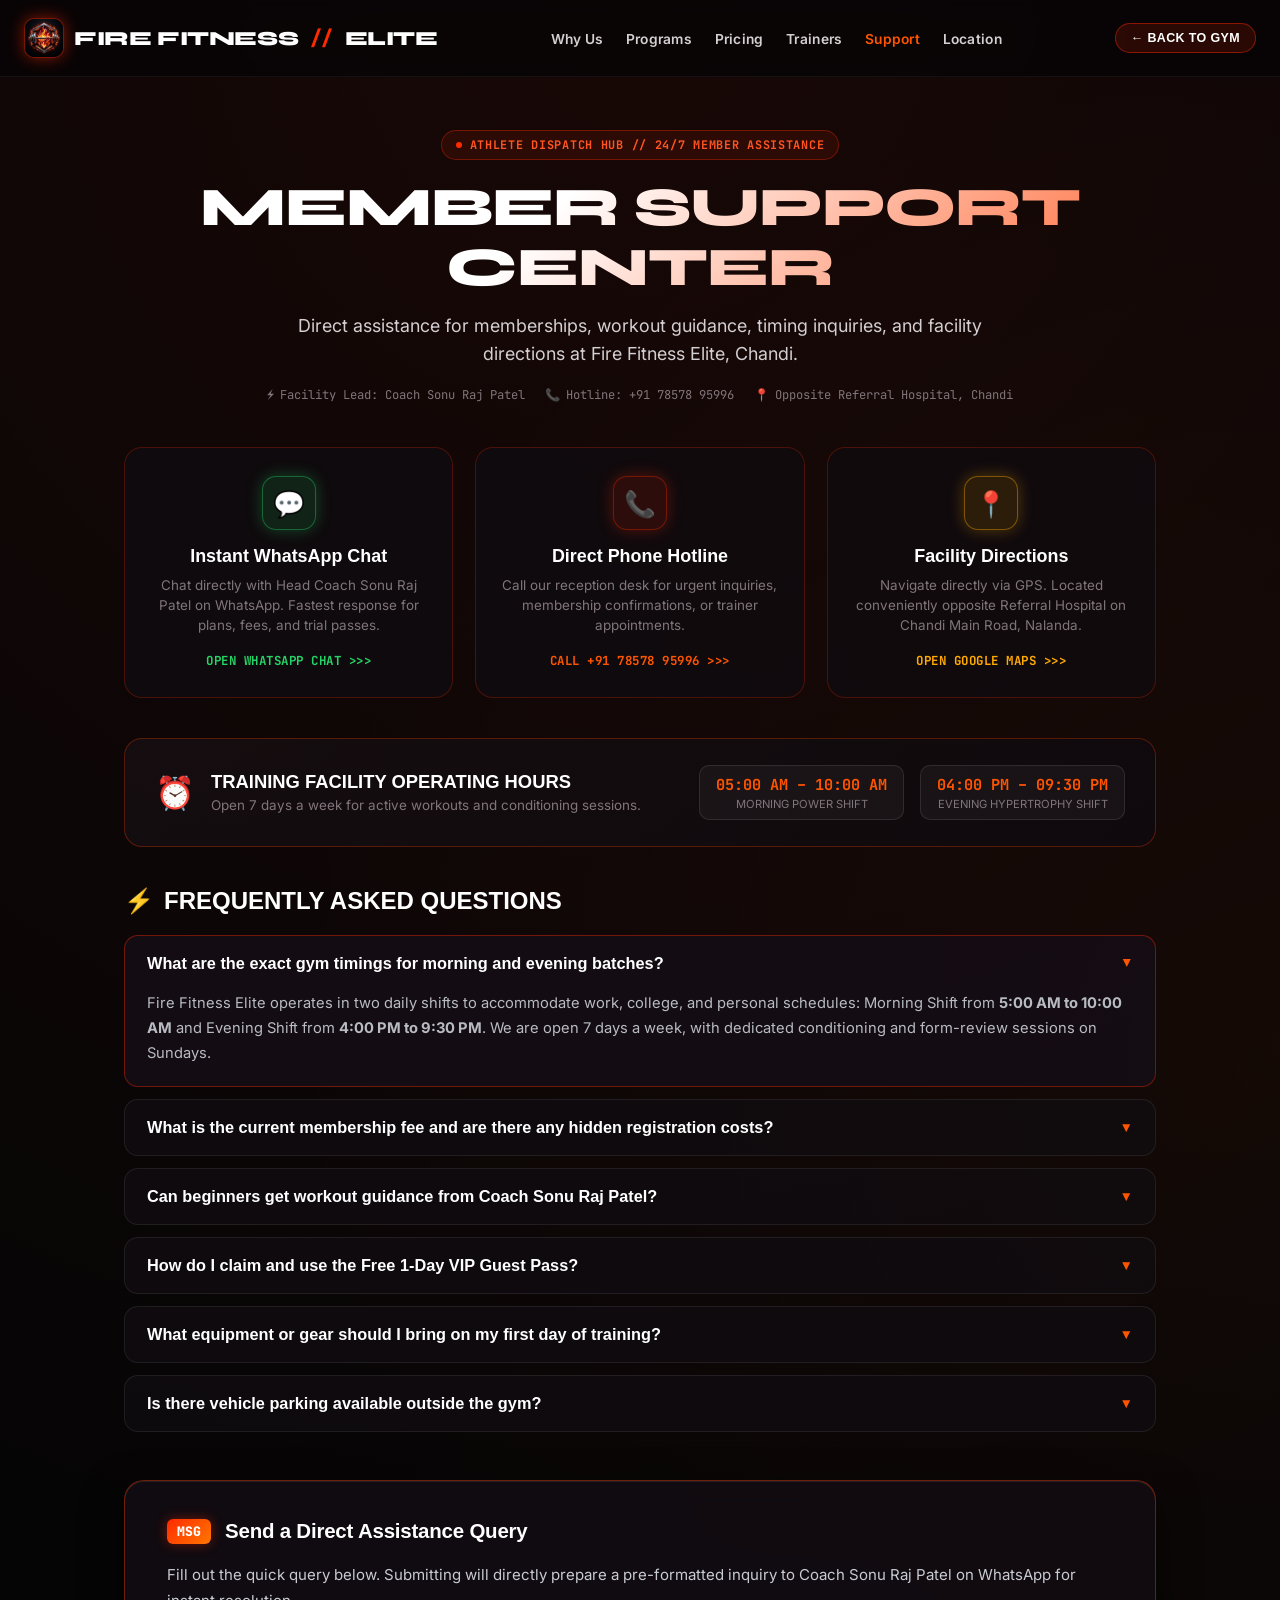
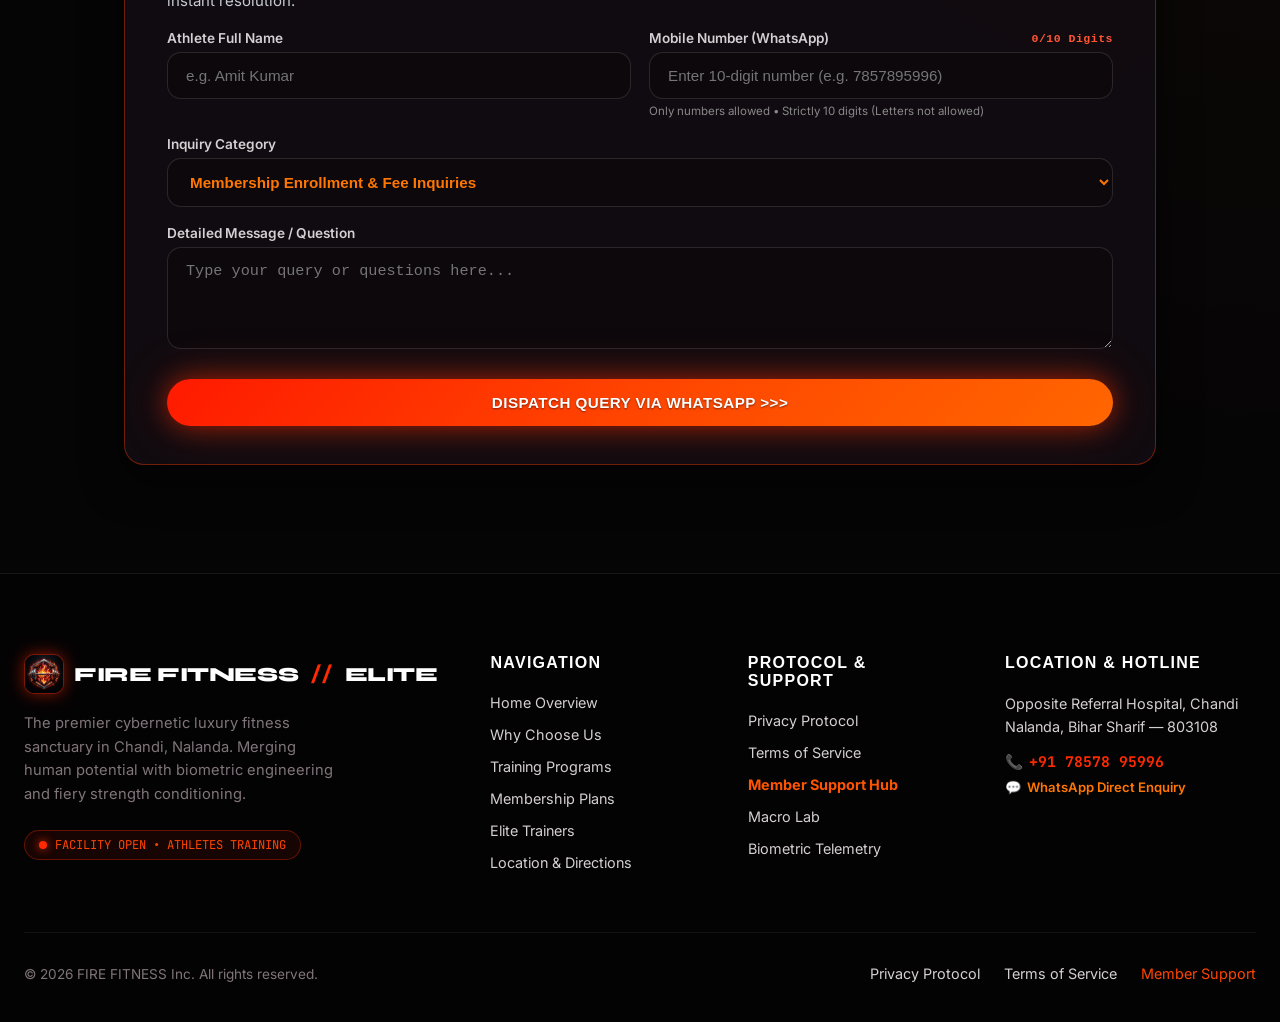
==== commit bc0b33a0: "Restrict mobile number input to strictly 10 digits and block all letters on support page" ====
--- a/support.html
+++ b/support.html
@@ -228,8 +228,25 @@
           </div>
 
           <div class="modal-form-group">
-            <label class="modal-form-label" for="support-phone">Mobile Number (WhatsApp)</label>
-            <input type="tel" id="support-phone" class="modal-form-input" placeholder="10-digit number (e.g. 7857895996)" maxlength="10" minlength="10" pattern="[0-9]{10}" required>
+            <div style="display: flex; justify-content: space-between; align-items: center; margin-bottom: 6px;">
+              <label class="modal-form-label" for="support-phone" style="margin-bottom: 0;">Mobile Number (WhatsApp)</label>
+              <span id="support-phone-digit-badge" style="font-size: 0.72rem; font-weight: 700; color: #ff5533; font-family: monospace; letter-spacing: 0.5px;">0/10 Digits</span>
+            </div>
+            <input 
+              type="tel" 
+              id="support-phone" 
+              class="modal-form-input" 
+              placeholder="Enter 10-digit number (e.g. 7857895996)" 
+              maxlength="10" 
+              minlength="10" 
+              inputmode="numeric" 
+              pattern="[0-9]{10}" 
+              title="Kripya exact 10 digit ka mobile number dalein" 
+              autocomplete="tel" 
+              required>
+            <div style="font-size: 0.72rem; color: #888888; margin-top: 5px;">
+              <span>Only numbers allowed • Strictly 10 digits (Letters not allowed)</span>
+            </div>
           </div>
         </div>
 
@@ -358,13 +375,49 @@
         });
       });
 
+      // Strict 10-digit numeric restriction for support-phone (Blocks letters, symbols, spaces)
+      const supportPhoneInput = document.getElementById('support-phone');
+      const supportBadge = document.getElementById('support-phone-digit-badge');
+      if (supportPhoneInput) {
+        const syncSupportPhoneState = () => {
+          supportPhoneInput.value = supportPhoneInput.value.replace(/\D/g, '').slice(0, 10);
+          if (supportBadge) {
+            supportBadge.textContent = `${supportPhoneInput.value.length}/10 Digits`;
+            supportBadge.style.color = supportPhoneInput.value.length === 10 ? '#25d366' : '#ff5533';
+          }
+        };
+
+        supportPhoneInput.addEventListener('input', syncSupportPhoneState);
+        supportPhoneInput.addEventListener('paste', () => setTimeout(syncSupportPhoneState, 0));
+        supportPhoneInput.addEventListener('keypress', (e) => {
+          if (!/[0-9]/.test(e.key) && e.key !== 'Enter') {
+            e.preventDefault();
+          }
+        });
+        supportPhoneInput.addEventListener('keydown', (e) => {
+          const allowedKeys = ['Backspace', 'Delete', 'ArrowLeft', 'ArrowRight', 'Tab', 'Enter'];
+          if (supportPhoneInput.value.length >= 10 && !allowedKeys.includes(e.key) && !e.ctrlKey && !e.metaKey) {
+            e.preventDefault();
+          }
+        });
+      }
+
       // Support Query Form Handler
       const supportForm = document.getElementById('support-query-form');
       if (supportForm) {
         supportForm.addEventListener('submit', (e) => {
           e.preventDefault();
+          const phoneRaw = supportPhoneInput?.value.trim() || '';
+          const phoneDigits = phoneRaw.replace(/\D/g, '');
+
+          if (phoneDigits.length !== 10) {
+            alert('Kripya exact 10-digit mobile number enter karein (letters allow nahi hain)!');
+            supportPhoneInput?.focus();
+            return;
+          }
+
           const name = document.getElementById('support-name').value.trim();
-          const phone = document.getElementById('support-phone').value.trim();
+          const phone = phoneDigits;
           const category = document.getElementById('support-category').value;
           const message = document.getElementById('support-message').value.trim();
 
